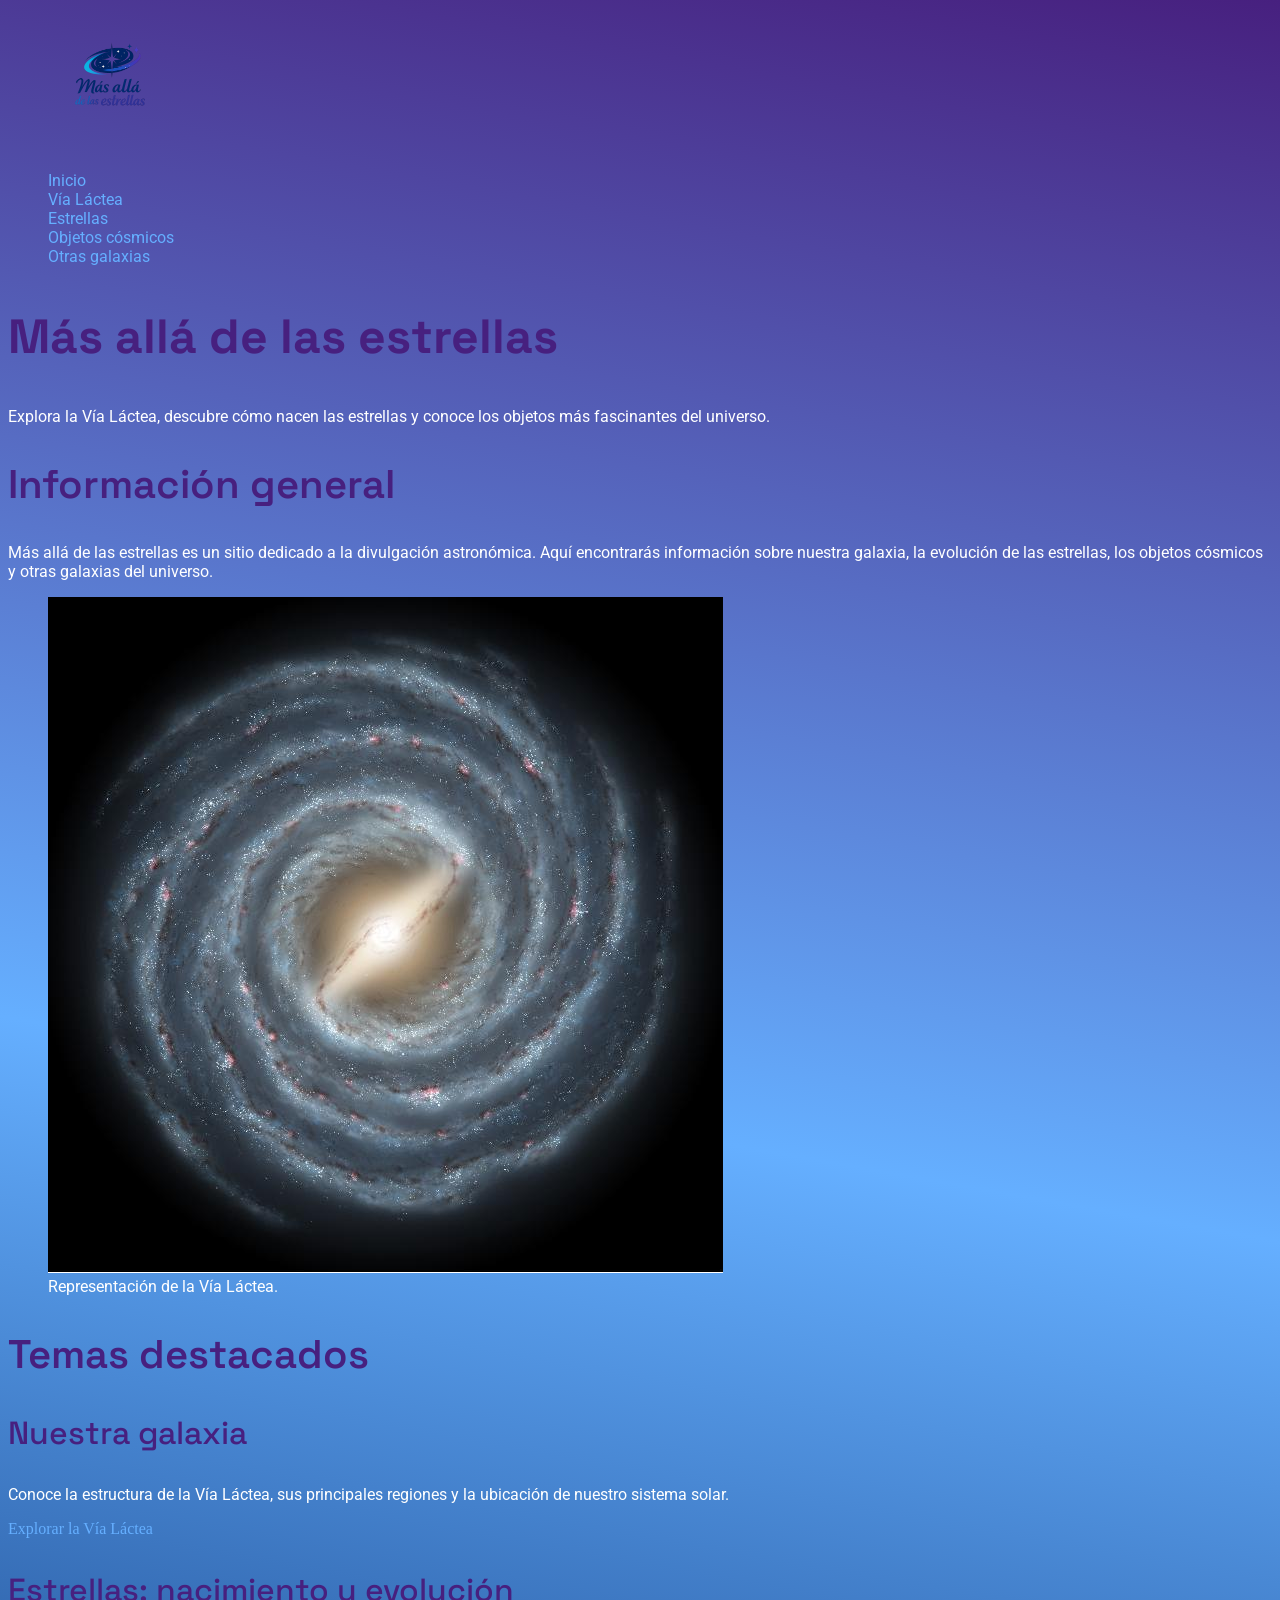
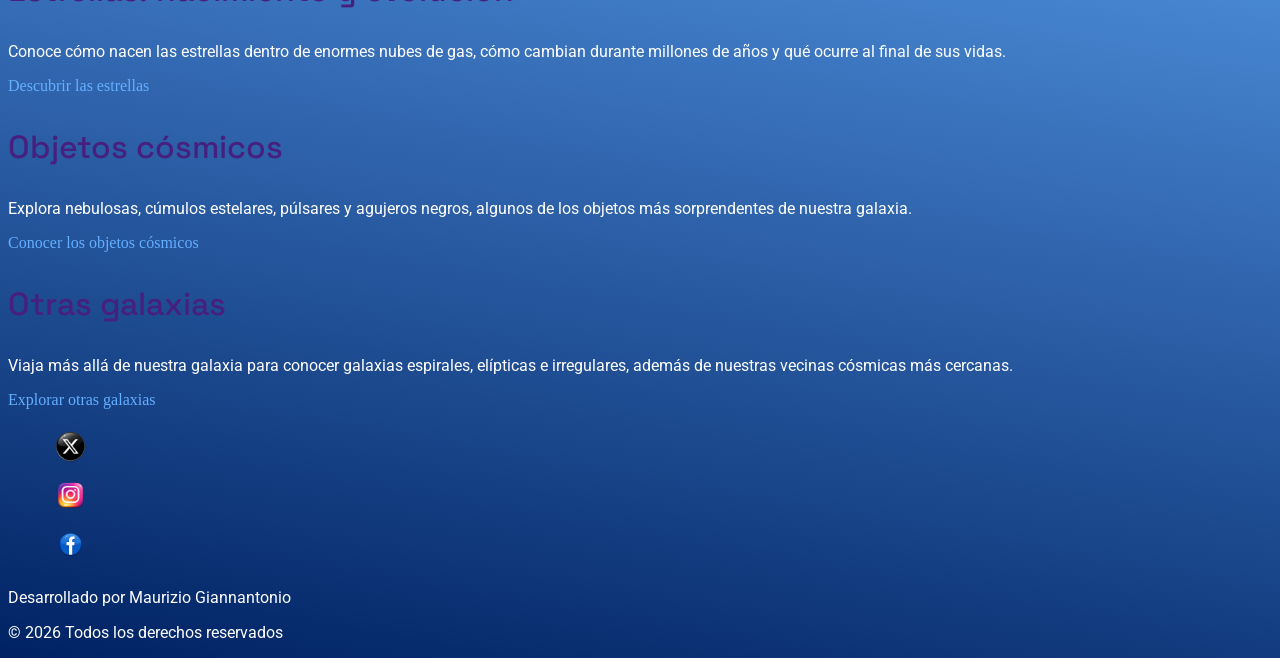
==== index.html @ faca33be "subo entrega 2 con la parte css" ====
<!DOCTYPE html>
<html lang="es">
<head>
    <meta charset="UTF-8">
    <meta name="viewport" content="width=device-width, initial-scale=1.0">

    <!-- CSS -->
    <link rel="stylesheet" href="./styles/style.css">
    <title>Más allá de las estrellas | Inicio</title>
</head>
<body>
    <header>
        <figure>
            <img class = "logo" src="./assets/logo-pagina.png" alt="Logo de Más allá de las estrellas" title="Más allá de las estrellas">
        </figure>

        <nav>
            <ul>
                <li><a class = "nav-link" href="./index.html">Inicio</a></li>
                <li><a class = "nav-link" href="./pages/via-lactea.html">Vía Láctea</a></li>
                <li><a class = "nav-link" href="./pages/estrellas.html">Estrellas</a></li>
                <li><a class = "nav-link" href="./pages/objetos-cosmicos.html">Objetos cósmicos</a></li>
                <li><a class = "nav-link" href="./pages/otras-galaxias.html">Otras galaxias</a></li>
            </ul>
        </nav>
    </header>

    <main>
        <section>
            <h1>Más allá de las estrellas</h1>
            <p>Explora la Vía Láctea, descubre cómo nacen las estrellas y conoce los objetos más fascinantes del universo.</p>
        </section>

        <section >
            <h2>Información general</h2>
            <p>Más allá de las estrellas es un sitio dedicado a la divulgación astronómica.
                 Aquí encontrarás información sobre nuestra galaxia, la evolución de las estrellas, los objetos cósmicos y otras galaxias del universo.</p>
            <figure>
                <img src="./assets/via-lactea.jpg"
                    alt="Imagen de la galaxia Vía Láctea"
                    title="La Vía Láctea">

                <figcaption>
                    Representación de la Vía Láctea.
                </figcaption>
            </figure>
        </section>

        <section >
            <h2>Temas destacados</h2>
            <article>
                <h3>Nuestra galaxia</h3>

                <p>
                    Conoce la estructura de la Vía Láctea, sus principales regiones
                    y la ubicación de nuestro sistema solar.
                </p>

                <a class = "nav-link" href="./pages/via-lactea.html">Explorar la Vía Láctea</a>
            </article>

            <article>

                <h3>Estrellas: nacimiento y evolución</h3>


                <p>
                    Conoce cómo nacen las estrellas dentro de enormes nubes de gas, 
                    cómo cambian durante millones de años y qué ocurre al final de sus vidas.
                </p>

                <a class = "nav-link" href="./pages/estrellas.html">Descubrir las estrellas</a>
            </article>

            <article>
                <h3>Objetos cósmicos</h3>

                <p>
                    Explora nebulosas, cúmulos estelares, púlsares y agujeros negros, algunos de los objetos más sorprendentes de nuestra galaxia.
                </p>

                
                <a class = "nav-link" href="./pages/objetos-cosmicos.html">Conocer los objetos cósmicos</a>
            </article>

            <article>
        
                <h3>Otras galaxias</h3>

                <p>
                    Viaja más allá de nuestra galaxia para conocer galaxias espirales, elípticas e irregulares,
                    además de nuestras vecinas cósmicas más cercanas.
                </p>

                <a class = "nav-link" href="./pages/otras-galaxias.html">Explorar otras galaxias</a>
            </article>

        </section>


    </main>


    <footer>
        <nav class="footer-nav">
            <ul>

                <li>
                    <a href="https://x.com/" target="_blank" rel="noopener noreferrer">
                        <img class = "RRSS-img"
                         src="./assets/logo-x.png"
                          alt="Visitar nuestro perfil de X">
                    </a>
                </li>

                <li>
                    <a href="https://www.instagram.com/" target="_blank" rel="noopener noreferrer">
                        <img
                            class = "RRSS-img"
                            src="./assets/logo-instagram.png"
                            alt="Visitar nuestro perfil de Instagram"
                        >
                    </a>
                </li>

                <li>
                    <a href="https://www.facebook.com/" target="_blank" rel="noopener noreferrer">
                        <img
                            class = "RRSS-img"
                            src="./assets/logo-facebook.png"
                            alt="Visitar nuestro perfil de Facebook"
                        >
                    </a>
                </li>

            </ul>
        </nav>

        <p>Desarrollado por Maurizio Giannantonio</p>

        <p>
            &copy; <span id="year"></span> Todos los derechos reservados
        </p>
    </footer>

    <script>
        const yearElement = document.getElementById("year");

        if (yearElement) {
            yearElement.textContent = new Date().getFullYear();
        }
    </script>

</body>
</html>
---- styles/style.css ----
/*selector(etiqueta,id,clase){
    propiedad:valor;

}*/
/*  font : roboto
    font-family: "Roboto", sans-serif;
*/
@import url('https://fonts.googleapis.com/css2?family=Bitcount+Prop+Single:wght@100..900&family=MedievalSharp&family=Roboto:ital,wght@0,100..900;1,100..900&display=swap');

/*  font : Space Grotesk
    font-family: "Space Grotesk", sans-serif;
*/

@import url('https://fonts.googleapis.com/css2?family=Bitcount+Prop+Single:wght@100..900&family=MedievalSharp&family=Roboto:ital,wght@0,100..900;1,100..900&family=Space+Grotesk:wght@300..700&display=swap');


/*body*/
body {
    background: linear-gradient(10deg,#002263,#65AFFF,#47207F);
}

figcaption{
    color: white;
    font-family: "Roboto", sans-serif;
}

/* header */
header {
    
}

.logo {
    width: 10vw;
    height: 15vh;
}

header nav ul li {
    list-style: none;
}
.nav-link{
    text-decoration: none;
    color: #65AFFF;
}

/* main */
p {
    font-family: "Roboto", sans-serif;
    color: white;
    font-size: 1rem;
    font-weight: 400 ;
}

h1 {
    font-family : "Space Grotesk",sans-serif;
    font-size: 3rem;
    font-weight: 700;
    color:#47207F;

}

h2 {
    font-family : "Space Grotesk",sans-serif;
    font-size: 2.5rem;
    font-weight: 600;
    color:#47207F;
}
 h3, h4, h5, h6{
    font-family : "Space Grotesk",sans-serif;
    font-size: 2rem;
    font-weight: 500;
    color:#47207F;
}

ul li {
    color: white;
    font-family: "Roboto", sans-serif;
    font-size: 1rem;
    font-weight: 400;
}

/* footer */

footer {
    color: white;
    font-family: "Roboto", sans-serif;
    font-size: 1rem;
    font-weight: 400;
}
.footer-nav ul{
    list-style: none;
}

.RRSS-img{
    height: 5vh;
    width: auto;
}
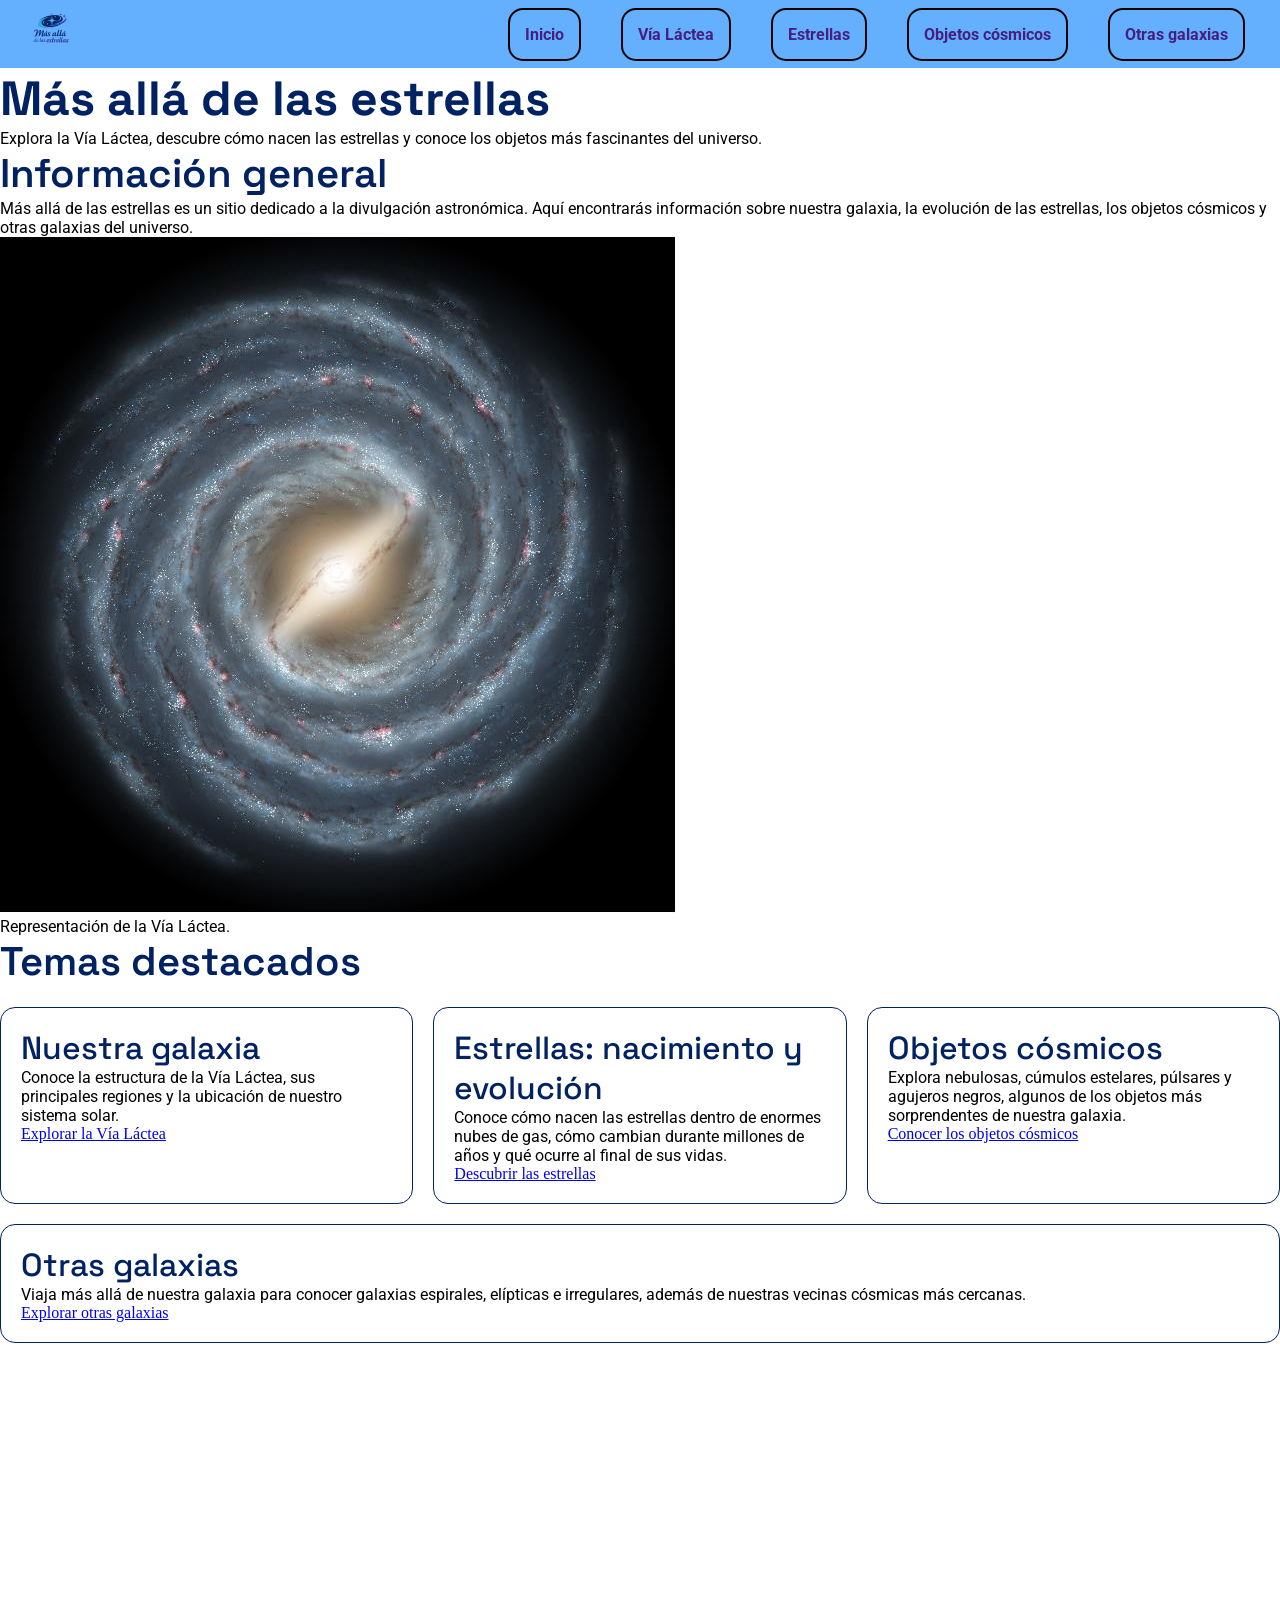
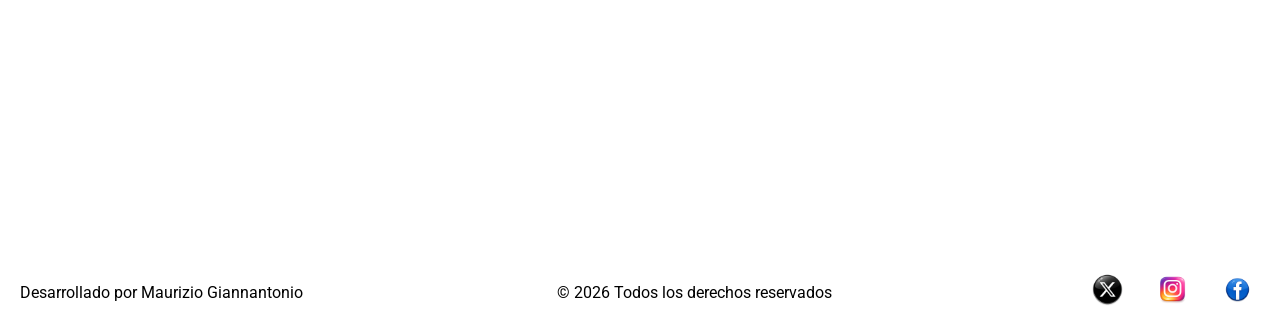
==== commit dc450e95: "subo cambios y parte de la entrega 3" ====
--- a/index.html
+++ b/index.html
@@ -10,12 +10,16 @@
 </head>
 <body>
     <header>
-        <figure>
-            <img class = "logo" src="./assets/logo-pagina.png" alt="Logo de Más allá de las estrellas" title="Más allá de las estrellas">
-        </figure>
-
-        <nav>
-            <ul>
+        <a href="#" aria-label="Inicio" title="Inicio">
+            <figure>
+                <img class = "logo" src="./assets/logo-pagina.png" alt="Logo de Más allá de las estrellas" title="Más allá de las estrellas">
+            </figure>
+        </a>
+
+
+        
+        <nav >
+            <ul class = "nav-bar">
                 <li><a class = "nav-link" href="./index.html">Inicio</a></li>
                 <li><a class = "nav-link" href="./pages/via-lactea.html">Vía Láctea</a></li>
                 <li><a class = "nav-link" href="./pages/estrellas.html">Estrellas</a></li>
@@ -25,7 +29,7 @@
         </nav>
     </header>
 
-    <main>
+    <main class="home">
         <section>
             <h1>Más allá de las estrellas</h1>
             <p>Explora la Vía Láctea, descubre cómo nacen las estrellas y conoce los objetos más fascinantes del universo.</p>
@@ -46,64 +50,111 @@
             </figure>
         </section>
 
-        <section >
-            <h2>Temas destacados</h2>
-            <article>
-                <h3>Nuestra galaxia</h3>
-
-                <p>
-                    Conoce la estructura de la Vía Láctea, sus principales regiones
-                    y la ubicación de nuestro sistema solar.
-                </p>
-
-                <a class = "nav-link" href="./pages/via-lactea.html">Explorar la Vía Láctea</a>
-            </article>
-
-            <article>
-
-                <h3>Estrellas: nacimiento y evolución</h3>
-
-
-                <p>
-                    Conoce cómo nacen las estrellas dentro de enormes nubes de gas, 
-                    cómo cambian durante millones de años y qué ocurre al final de sus vidas.
-                </p>
-
-                <a class = "nav-link" href="./pages/estrellas.html">Descubrir las estrellas</a>
-            </article>
-
-            <article>
-                <h3>Objetos cósmicos</h3>
-
-                <p>
-                    Explora nebulosas, cúmulos estelares, púlsares y agujeros negros, algunos de los objetos más sorprendentes de nuestra galaxia.
-                </p>
-
-                
-                <a class = "nav-link" href="./pages/objetos-cosmicos.html">Conocer los objetos cósmicos</a>
-            </article>
-
-            <article>
-        
-                <h3>Otras galaxias</h3>
-
-                <p>
-                    Viaja más allá de nuestra galaxia para conocer galaxias espirales, elípticas e irregulares,
-                    además de nuestras vecinas cósmicas más cercanas.
-                </p>
-
-                <a class = "nav-link" href="./pages/otras-galaxias.html">Explorar otras galaxias</a>
-            </article>
-
-        </section>
+        <!-- Sección de temas destacados -->
+<section class="temas-destacados">
+
+    <!-- Título general de la sección -->
+    <h2>Temas destacados</h2>
+
+    <!--
+        Este contenedor será el padre Flexbox
+        de las cuatro tarjetas.
+    -->
+    <div class="contenedor-tarjetas">
+
+        <!-- Tarjeta 1 -->
+        <article class="tarjeta">
+
+            <!-- Título de la tarjeta -->
+            <h3>Nuestra galaxia</h3>
+
+            <!-- Descripción breve -->
+            <p>
+                Conoce la estructura de la Vía Láctea, sus principales regiones
+                y la ubicación de nuestro sistema solar.
+            </p>
+
+            <!-- Enlace hacia la página correspondiente -->
+            <a class="tarjeta-link" href="./pages/via-lactea.html">
+                Explorar la Vía Láctea
+            </a>
+
+        </article>
+
+        <!-- Tarjeta 2 -->
+        <article class="tarjeta">
+
+            <!-- Título de la tarjeta -->
+            <h3>Estrellas: nacimiento y evolución</h3>
+
+            <!-- Descripción breve -->
+            <p>
+                Conoce cómo nacen las estrellas dentro de enormes nubes de gas,
+                cómo cambian durante millones de años y qué ocurre al final de sus vidas.
+            </p>
+
+            <!-- Enlace hacia la página correspondiente -->
+            <a class="tarjeta-link" href="./pages/estrellas.html">
+                Descubrir las estrellas
+            </a>
+
+        </article>
+
+        <!-- Tarjeta 3 -->
+        <article class="tarjeta">
+
+            <!-- Título de la tarjeta -->
+            <h3>Objetos cósmicos</h3>
+
+            <!-- Descripción breve -->
+            <p>
+                Explora nebulosas, cúmulos estelares, púlsares y agujeros negros,
+                algunos de los objetos más sorprendentes de nuestra galaxia.
+            </p>
+
+            <!-- Enlace hacia la página correspondiente -->
+            <a class="tarjeta-link" href="./pages/objetos-cosmicos.html">
+                Conocer los objetos cósmicos
+            </a>
+
+        </article>
+
+        <!-- Tarjeta 4 -->
+        <article class="tarjeta">
+
+            <!-- Título de la tarjeta -->
+            <h3>Otras galaxias</h3>
+
+            <!-- Descripción breve -->
+            <p>
+                Viaja más allá de nuestra galaxia para conocer galaxias espirales,
+                elípticas e irregulares, además de nuestras vecinas cósmicas más cercanas.
+            </p>
+
+            <!-- Enlace hacia la página correspondiente -->
+            <a class="tarjeta-link" href="./pages/otras-galaxias.html">
+                Explorar otras galaxias
+            </a>
+
+        </article>
+
+    </div>
+
+</section>
 
 
     </main>
 
 
     <footer>
+
+        <p>Desarrollado por Maurizio Giannantonio</p>
+
+        <p>
+            &copy; <span id="year"></span> Todos los derechos reservados
+        </p>
         <nav class="footer-nav">
-            <ul>
+            <ul class = "rs">
 
                 <li>
                     <a href="https://x.com/" target="_blank" rel="noopener noreferrer">
@@ -136,11 +187,7 @@
             </ul>
         </nav>
 
-        <p>Desarrollado por Maurizio Giannantonio</p>
-
-        <p>
-            &copy; <span id="year"></span> Todos los derechos reservados
-        </p>
+
     </footer>
 
     <script>
--- a/styles/style.css
+++ b/styles/style.css
@@ -14,79 +14,148 @@
 @import url('https://fonts.googleapis.com/css2?family=Bitcount+Prop+Single:wght@100..900&family=MedievalSharp&family=Roboto:ital,wght@0,100..900;1,100..900&family=Space+Grotesk:wght@300..700&display=swap');
 
 
+/*Reset del CSS*/
+* {
+    margin: 0;
+    padding: 0;
+    box-sizing: border-box;
+}
+
+
+:root{
+    --bg-ppl: #65AFFF  ;  /*header, footer o fondo principal*/
+    --bg-sec:   #47207F; /*Para enlaces, botones, detalles o elementos que necesiten destacar*/
+    --bg-detalles: #002263;/* para bordes, titulos o pequeños detalles*/
+    --font-ppal: "Roboto", sans-serif;
+    --font-sec:"Space Grotesk",sans-serif;
+    --color-text: #000000;
+}
+
 /*body*/
 body {
-    background: linear-gradient(10deg,#002263,#65AFFF,#47207F);
+    /*background: linear-gradient(10deg,var(--bg-ppl),var(--bg-sec),var(--bg-detalles));*/
 }
 
 figcaption{
-    color: white;
-    font-family: "Roboto", sans-serif;
+    color: var(--color-text);
+    font-family: var(--font-ppal);
 }
 
 /* header */
 header {
-    
+    display: flex;
+    justify-content:space-between;
+    align-items: center;
+    position: sticky;
+    top: 0;
+    padding: 0 20px;
+    background-color: var(--bg-ppl);
+
+}
+
+.nav-bar{
+    display: flex;
+    gap: 10px;
 }
 
 .logo {
-    width: 10vw;
-    height: 15vh;
+    width: 5vw;
+    height: auto;
 }
 
 header nav ul li {
     list-style: none;
+
 }
 .nav-link{
     text-decoration: none;
-    color: #65AFFF;
+    color: var(--bg-sec);
+    font-weight: 700;
+    padding: 15px;
+    border: 2px solid black;
+    border-radius:  15px;
+    margin: 15px;
 }
 
 /* main */
+.home {
+    height: 200vh;
+}
 p {
-    font-family: "Roboto", sans-serif;
-    color: white;
+    font-family: var(--font-ppal);
+    color: var(--color-text);
     font-size: 1rem;
     font-weight: 400 ;
 }
 
 h1 {
-    font-family : "Space Grotesk",sans-serif;
+    font-family : var(--font-sec);
     font-size: 3rem;
     font-weight: 700;
-    color:#47207F;
+    color:var(--bg-detalles);
 
 }
 
 h2 {
-    font-family : "Space Grotesk",sans-serif;
+    font-family :  var(--font-sec);
     font-size: 2.5rem;
     font-weight: 600;
-    color:#47207F;
+    color:var(--bg-detalles);
 }
  h3, h4, h5, h6{
-    font-family : "Space Grotesk",sans-serif;
+    font-family :  var(--font-sec);
     font-size: 2rem;
     font-weight: 500;
-    color:#47207F;
+    color:var(--bg-detalles);
 }
 
 ul li {
-    color: white;
-    font-family: "Roboto", sans-serif;
+    color: var(--color-text);
+    font-family: var(--font-ppal);
     font-size: 1rem;
     font-weight: 400;
 }
+.contenedor-tarjetas {
+    
+    display: flex;
+    gap: 20px;
 
+    /* Permite que las tarjetas bajen de línea si no entran */
+    flex-wrap: wrap;
+
+    /* Separa esta zona del título */
+    margin-top: 20px;
+}
+
+.tarjeta {
+    display: flex;
+    flex-direction: column;
+    flex: 1 1 400px;
+    min-width: 250px;
+    padding: 20px;
+    border: 1px solid var(--bg-detalles);
+    border-radius: 15px;
+}
 /* footer */
 
 footer {
-    color: white;
-    font-family: "Roboto", sans-serif;
+    padding: 0 20px;
+    display: flex;
+    justify-content: space-between;
+    align-items: center;
+    color: var(--color-text);
+    font-family: var(--font-ppal);
     font-size: 1rem;
-    font-weight: 400;
+    font-weight: 900;
+    font-size: 1rem;
 }
-.footer-nav ul{
+
+.rs {
+    display: flex;
+    gap: 20px;
+}
+
+.footer-nav ul li{
     list-style: none;
 }
 
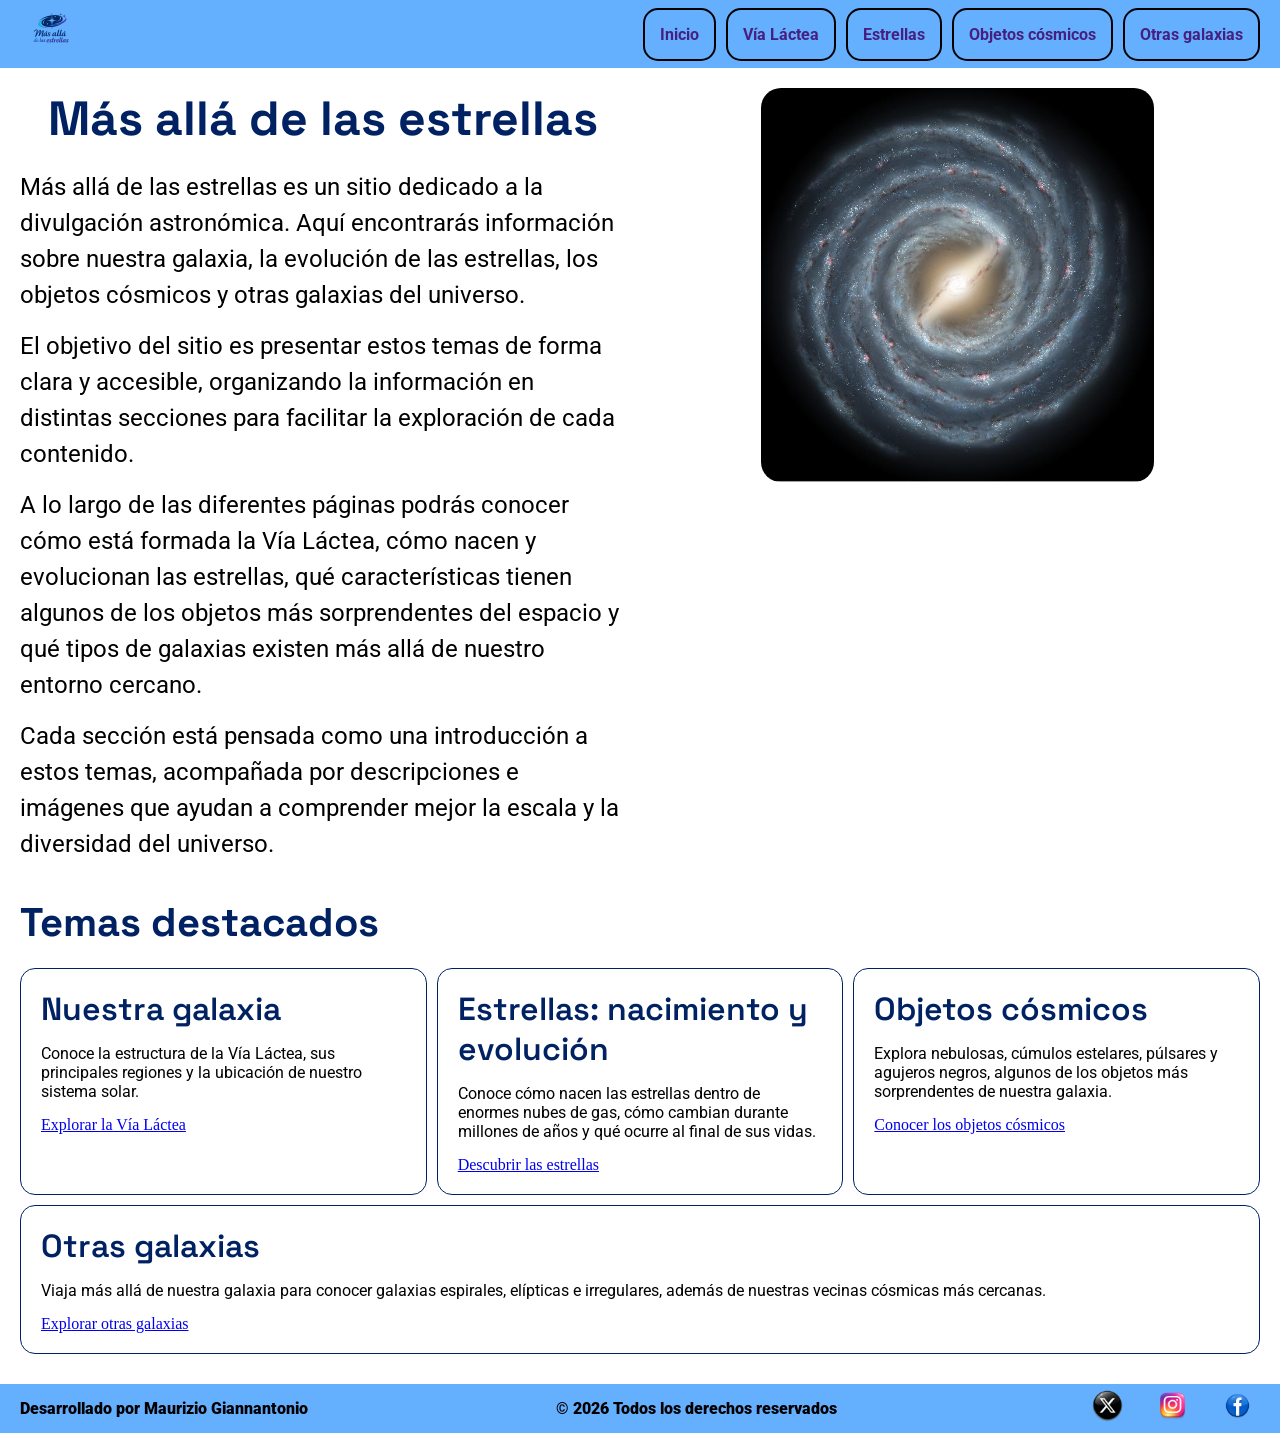
==== commit 897baa45: "finalizo index y reestructuro el css para que este mejor organizado por secciones de cada pagina y l" ====
--- a/index.html
+++ b/index.html
@@ -30,117 +30,130 @@
     </header>
 
     <main class="home">
-        <section>
-            <h1>Más allá de las estrellas</h1>
-            <p>Explora la Vía Láctea, descubre cómo nacen las estrellas y conoce los objetos más fascinantes del universo.</p>
+
+
+            <section class = "info-general" >
+                <div class = "info-texto" >
+                    <h1>Más allá de las estrellas</h1>
+                    <p>
+                        Más allá de las estrellas es un sitio dedicado a la divulgación astronómica.
+                        Aquí encontrarás información sobre nuestra galaxia, la evolución de las estrellas,
+                        los objetos cósmicos y otras galaxias del universo.
+                    </p>
+
+                    <p>
+                        El objetivo del sitio es presentar estos temas de forma clara y accesible,
+                        organizando la información en distintas secciones para facilitar la exploración
+                        de cada contenido.
+                    </p>
+
+                    <p>
+                        A lo largo de las diferentes páginas podrás conocer cómo está formada la Vía Láctea,
+                        cómo nacen y evolucionan las estrellas, qué características tienen algunos de los
+                        objetos más sorprendentes del espacio y qué tipos de galaxias existen más allá de
+                        nuestro entorno cercano.
+                    </p>
+
+                    <p>
+                        Cada sección está pensada como una introducción a estos temas, acompañada por
+                        descripciones e imágenes que ayudan a comprender mejor la escala y la diversidad
+                        del universo.
+                    </p>
+                </div>
+
+                <figure class ="info-imagen">
+                    <img src="./assets/via-lactea.jpg"
+                        alt="Imagen de la galaxia Vía Láctea"
+                        title="La Vía Láctea">
+                </figure>
+            </section>
+
+
+        <section class="temas-destacados">
+
+
+            <h2>Temas destacados</h2>
+
+            <!--
+                Este contenedor será el padre Flexbox
+                de las cuatro tarjetas.
+            -->
+            <div class="contenedor-tarjetas">
+
+                <!-- Tarjeta 1 -->
+                <article class="tarjeta">
+
+                    <!-- Título de la tarjeta -->
+                    <h3>Nuestra galaxia</h3>
+
+                    <!-- Descripción breve -->
+                    <p>
+                        Conoce la estructura de la Vía Láctea, sus principales regiones
+                        y la ubicación de nuestro sistema solar.
+                    </p>
+
+                    <!-- Enlace hacia la página correspondiente -->
+                    <a class="tarjeta-link" href="./pages/via-lactea.html">
+                        Explorar la Vía Láctea
+                    </a>
+
+                </article>
+
+                
+                <article class="tarjeta">
+
+
+                    <h3>Estrellas: nacimiento y evolución</h3>
+
+
+                    <p>
+                        Conoce cómo nacen las estrellas dentro de enormes nubes de gas,
+                        cómo cambian durante millones de años y qué ocurre al final de sus vidas.
+                    </p>
+
+
+                    <a class="tarjeta-link" href="./pages/estrellas.html">
+                        Descubrir las estrellas
+                    </a>
+
+                </article>
+
+                <article class="tarjeta">
+
+                    <h3>Objetos cósmicos</h3>
+
+                    <p>
+                        Explora nebulosas, cúmulos estelares, púlsares y agujeros negros,
+                        algunos de los objetos más sorprendentes de nuestra galaxia.
+                    </p>
+
+                    <a class="tarjeta-link" href="./pages/objetos-cosmicos.html">
+                        Conocer los objetos cósmicos
+                    </a>
+
+                </article>
+
+
+                <article class="tarjeta">
+
+
+                    <h3>Otras galaxias</h3>
+
+
+                    <p>
+                        Viaja más allá de nuestra galaxia para conocer galaxias espirales,
+                        elípticas e irregulares, además de nuestras vecinas cósmicas más cercanas.
+                    </p>
+
+                    <a class="tarjeta-link" href="./pages/otras-galaxias.html">
+                        Explorar otras galaxias
+                    </a>
+
+                </article>
+
+            </div>
+
         </section>
-
-        <section >
-            <h2>Información general</h2>
-            <p>Más allá de las estrellas es un sitio dedicado a la divulgación astronómica.
-                 Aquí encontrarás información sobre nuestra galaxia, la evolución de las estrellas, los objetos cósmicos y otras galaxias del universo.</p>
-            <figure>
-                <img src="./assets/via-lactea.jpg"
-                    alt="Imagen de la galaxia Vía Láctea"
-                    title="La Vía Láctea">
-
-                <figcaption>
-                    Representación de la Vía Láctea.
-                </figcaption>
-            </figure>
-        </section>
-
-        <!-- Sección de temas destacados -->
-<section class="temas-destacados">
-
-    <!-- Título general de la sección -->
-    <h2>Temas destacados</h2>
-
-    <!--
-        Este contenedor será el padre Flexbox
-        de las cuatro tarjetas.
-    -->
-    <div class="contenedor-tarjetas">
-
-        <!-- Tarjeta 1 -->
-        <article class="tarjeta">
-
-            <!-- Título de la tarjeta -->
-            <h3>Nuestra galaxia</h3>
-
-            <!-- Descripción breve -->
-            <p>
-                Conoce la estructura de la Vía Láctea, sus principales regiones
-                y la ubicación de nuestro sistema solar.
-            </p>
-
-            <!-- Enlace hacia la página correspondiente -->
-            <a class="tarjeta-link" href="./pages/via-lactea.html">
-                Explorar la Vía Láctea
-            </a>
-
-        </article>
-
-        <!-- Tarjeta 2 -->
-        <article class="tarjeta">
-
-            <!-- Título de la tarjeta -->
-            <h3>Estrellas: nacimiento y evolución</h3>
-
-            <!-- Descripción breve -->
-            <p>
-                Conoce cómo nacen las estrellas dentro de enormes nubes de gas,
-                cómo cambian durante millones de años y qué ocurre al final de sus vidas.
-            </p>
-
-            <!-- Enlace hacia la página correspondiente -->
-            <a class="tarjeta-link" href="./pages/estrellas.html">
-                Descubrir las estrellas
-            </a>
-
-        </article>
-
-        <!-- Tarjeta 3 -->
-        <article class="tarjeta">
-
-            <!-- Título de la tarjeta -->
-            <h3>Objetos cósmicos</h3>
-
-            <!-- Descripción breve -->
-            <p>
-                Explora nebulosas, cúmulos estelares, púlsares y agujeros negros,
-                algunos de los objetos más sorprendentes de nuestra galaxia.
-            </p>
-
-            <!-- Enlace hacia la página correspondiente -->
-            <a class="tarjeta-link" href="./pages/objetos-cosmicos.html">
-                Conocer los objetos cósmicos
-            </a>
-
-        </article>
-
-        <!-- Tarjeta 4 -->
-        <article class="tarjeta">
-
-            <!-- Título de la tarjeta -->
-            <h3>Otras galaxias</h3>
-
-            <!-- Descripción breve -->
-            <p>
-                Viaja más allá de nuestra galaxia para conocer galaxias espirales,
-                elípticas e irregulares, además de nuestras vecinas cósmicas más cercanas.
-            </p>
-
-            <!-- Enlace hacia la página correspondiente -->
-            <a class="tarjeta-link" href="./pages/otras-galaxias.html">
-                Explorar otras galaxias
-            </a>
-
-        </article>
-
-    </div>
-
-</section>
 
 
     </main>
--- a/styles/style.css
+++ b/styles/style.css
@@ -1,59 +1,174 @@
-/*selector(etiqueta,id,clase){
-    propiedad:valor;
-
-}*/
-/*  font : roboto
-    font-family: "Roboto", sans-serif;
-*/
+/* ==================================================
+   IMPORTS
+   ================================================== */
+
+/* Fuente Roboto */
 @import url('https://fonts.googleapis.com/css2?family=Bitcount+Prop+Single:wght@100..900&family=MedievalSharp&family=Roboto:ital,wght@0,100..900;1,100..900&display=swap');
 
-/*  font : Space Grotesk
-    font-family: "Space Grotesk", sans-serif;
-*/
-
+/* Fuente Space Grotesk */
 @import url('https://fonts.googleapis.com/css2?family=Bitcount+Prop+Single:wght@100..900&family=MedievalSharp&family=Roboto:ital,wght@0,100..900;1,100..900&family=Space+Grotesk:wght@300..700&display=swap');
 
 
-/*Reset del CSS*/
+/* ==================================================
+   RESET
+   ================================================== */
+
 * {
+    /* Elimina márgenes predeterminados */
     margin: 0;
+
+    /* Elimina padding predeterminado */
     padding: 0;
+
+    /* Incluye padding y border dentro del ancho total */
     box-sizing: border-box;
 }
 
 
-:root{
-    --bg-ppl: #65AFFF  ;  /*header, footer o fondo principal*/
-    --bg-sec:   #47207F; /*Para enlaces, botones, detalles o elementos que necesiten destacar*/
-    --bg-detalles: #002263;/* para bordes, titulos o pequeños detalles*/
+/* ==================================================
+   VARIABLES
+   ================================================== */
+
+:root {
+    /* Color principal para header y footer */
+    --bg-ppl: #65AFFF;
+
+    /* Color secundario para enlaces y detalles */
+    --bg-sec: #47207F;
+
+    /* Color para títulos, bordes y detalles */
+    --bg-detalles: #002263;
+
+    /* Fuente principal */
     --font-ppal: "Roboto", sans-serif;
-    --font-sec:"Space Grotesk",sans-serif;
+
+    /* Fuente secundaria */
+    --font-sec: "Space Grotesk", sans-serif;
+
+    /* Color general del texto */
     --color-text: #000000;
 }
 
-/*body*/
-body {
-    /*background: linear-gradient(10deg,var(--bg-ppl),var(--bg-sec),var(--bg-detalles));*/
-}
-
-figcaption{
+
+/* ==================================================
+   ESTILOS GENERALES
+   ================================================== */
+
+.home {
+    /* La página ocupa al menos toda la altura visible */
+    min-height: 100vh;
+
+    /* Mantiene el ancho automático */
+    width: auto;
+}
+
+p {
+    /* Fuente general de párrafos */
+    font-family: var(--font-ppal);
+
+    /* Color general */
     color: var(--color-text);
+}
+
+h1 {
+    /* Fuente para títulos principales */
+    font-family: var(--font-sec);
+
+    /* Tamaño del título principal */
+    font-size: 3rem;
+
+    /* Peso fuerte */
+    font-weight: 900;
+
+    /* Color principal de títulos */
+    color: var(--bg-detalles);
+}
+
+h2 {
+    /* Fuente para títulos secundarios */
+    font-family: var(--font-sec);
+
+    /* Tamaño de segundo nivel */
+    font-size: 2.5rem;
+
+    /* Peso del título */
+    font-weight: 700;
+
+    /* Color del título */
+    color: var(--bg-detalles);
+}
+
+h3,
+h4,
+h5,
+h6 {
+    /* Fuente para niveles inferiores */
+    font-family: var(--font-sec);
+
+    /* Tamaño general */
+    font-size: 2rem;
+
+    /* Peso medio */
+    font-weight: 600;
+
+    /* Color */
+    color: var(--bg-detalles);
+}
+
+ul li {
+    /* Color de los elementos de lista */
+    color: var(--color-text);
+
+    /* Fuente general */
     font-family: var(--font-ppal);
-}
-
-/* header */
+
+    /* Tamaño de texto */
+    font-size: 1rem;
+
+    /* Peso normal */
+    font-weight: 400;
+}
+
+figcaption {
+    /* Color del texto descriptivo */
+    color: var(--color-text);
+
+    /* Fuente */
+    font-family: var(--font-ppal);
+}
+
+
+/* ==================================================
+   HEADER Y NAVBAR
+   ================================================== */
+
 header {
-    display: flex;
-    justify-content:space-between;
+    /* Convierte el header en Flexbox */
+    display: flex;
+
+    /* Coloca logo y navegación en extremos opuestos */
+    justify-content: space-between;
+
+    /* Centra los elementos verticalmente */
     align-items: center;
+
+    /* Mantiene el header visible al hacer scroll */
     position: sticky;
+
+    /* Lo fija en la parte superior */
     top: 0;
+
+    /* Espacio interno horizontal */
     padding: 0 20px;
+
+    /* Fondo del header */
     background-color: var(--bg-ppl);
 
-}
-
-.nav-bar{
+    /* Evita que otros elementos pasen por encima */
+    z-index: 10;
+}
+
+.nav-bar {
     display: flex;
     gap: 10px;
 }
@@ -65,78 +180,194 @@
 
 header nav ul li {
     list-style: none;
-
-}
-.nav-link{
+}
+
+.nav-link {
+
     text-decoration: none;
     color: var(--bg-sec);
     font-weight: 700;
     padding: 15px;
     border: 2px solid black;
-    border-radius:  15px;
-    margin: 15px;
-}
-
-/* main */
-.home {
-    height: 200vh;
-}
-p {
-    font-family: var(--font-ppal);
-    color: var(--color-text);
-    font-size: 1rem;
-    font-weight: 400 ;
-}
-
-h1 {
-    font-family : var(--font-sec);
-    font-size: 3rem;
-    font-weight: 700;
-    color:var(--bg-detalles);
-
-}
-
-h2 {
-    font-family :  var(--font-sec);
-    font-size: 2.5rem;
-    font-weight: 600;
-    color:var(--bg-detalles);
-}
- h3, h4, h5, h6{
-    font-family :  var(--font-sec);
-    font-size: 2rem;
-    font-weight: 500;
-    color:var(--bg-detalles);
-}
-
-ul li {
-    color: var(--color-text);
-    font-family: var(--font-ppal);
-    font-size: 1rem;
-    font-weight: 400;
-}
+    border-radius: 15px;
+}
+
+
+/* ==================================================
+   INDEX
+   ================================================== */
+
+/* ---------- Información general ---------- */
+
+.info-general {
+
+    display: flex;
+    gap: 30px;
+    align-items: flex-start;
+    padding: 20px;
+}
+
+.info-texto {
+
+    flex: 1;
+}
+
+.info-texto h1 {
+    text-align: center;
+    margin-bottom: 20px;
+}
+
+.info-texto p {
+    margin-bottom: 15px;
+
+    /* Mejora la lectura */
+    line-height: 1.5;
+    font-size: 1.5rem;
+}
+
+.info-imagen {
+
+    flex: 1;
+    text-align: center;
+}
+
+.info-imagen img {
+    /* Mantiene proporción */
+    height: auto;
+
+    /* Limita el ancho */
+    width: 65%;
+
+    /* Redondea las esquinas */
+    border-radius: 20px;
+}
+
+
+/* ---------- Temas destacados ---------- */
+
+.temas-destacados {
+    /* Separa esta sección del footer */
+    margin-bottom: 30px;
+
+    /* Da espacio lateral */
+    padding: 0 20px;
+}
+
 .contenedor-tarjetas {
+
+    display: flex;
+
+    gap: 10px;
+
+    /* Permite que las tarjetas bajen de línea */
+    flex-wrap: wrap;
+
+    /* Separa las tarjetas del título */
+    margin-top: 20px;
+}
+
+.tarjeta {
     
     display: flex;
-    gap: 20px;
-
-    /* Permite que las tarjetas bajen de línea si no entran */
-    flex-wrap: wrap;
-
-    /* Separa esta zona del título */
-    margin-top: 20px;
-}
-
-.tarjeta {
-    display: flex;
     flex-direction: column;
+    gap: 15px;
+
+    /* Permite crecer y reducirse */
     flex: 1 1 400px;
+
+    /* Evita tarjetas demasiado angostas */
     min-width: 250px;
+
+    /* Espacio interno */
     padding: 20px;
+
+    /* Borde visual */
     border: 1px solid var(--bg-detalles);
+
+    /* Esquinas redondeadas */
     border-radius: 15px;
 }
-/* footer */
+
+
+/* ==================================================
+   PAGINAS SECUNDARIAS
+   ================================================== */
+
+/*
+   Acá irán los estilos específicos de:
+
+   - via-lactea.html
+   - estrellas.html
+   - objetos-cosmicos.html
+   - otras-galaxias.html
+*/
+
+
+/* ---------- VIA LACTEA ---------- */
+
+/*
+.via-intro {
+}
+
+.via-texto {
+}
+
+.via-imagen {
+}
+
+.via-detalles {
+}
+
+.via-card {
+}
+*/
+
+
+/* ---------- ESTRELLAS ---------- */
+
+/*
+.estrellas-intro {
+}
+
+.estrellas-etapas {
+}
+
+.estrellas-card {
+}
+*/
+
+
+/* ---------- OBJETOS COSMICOS ---------- */
+
+/*
+.objetos-intro {
+}
+
+.objetos-contenedor {
+}
+
+.objeto-card {
+}
+*/
+
+
+/* ---------- OTRAS GALAXIAS ---------- */
+
+/*
+.galaxias-intro {
+}
+
+.galaxias-tipos {
+}
+
+.galaxia-card {
+}
+*/
+
+
+/* ==================================================
+   FOOTER
+   ================================================== */
 
 footer {
     padding: 0 20px;
@@ -147,20 +378,20 @@
     font-family: var(--font-ppal);
     font-size: 1rem;
     font-weight: 900;
-    font-size: 1rem;
+    background-color: var(--bg-ppl);
 }
 
 .rs {
     display: flex;
+
     gap: 20px;
 }
 
-.footer-nav ul li{
+.footer-nav ul li {
     list-style: none;
 }
 
-.RRSS-img{
+.RRSS-img {
     height: 5vh;
     width: auto;
-}
-
+}
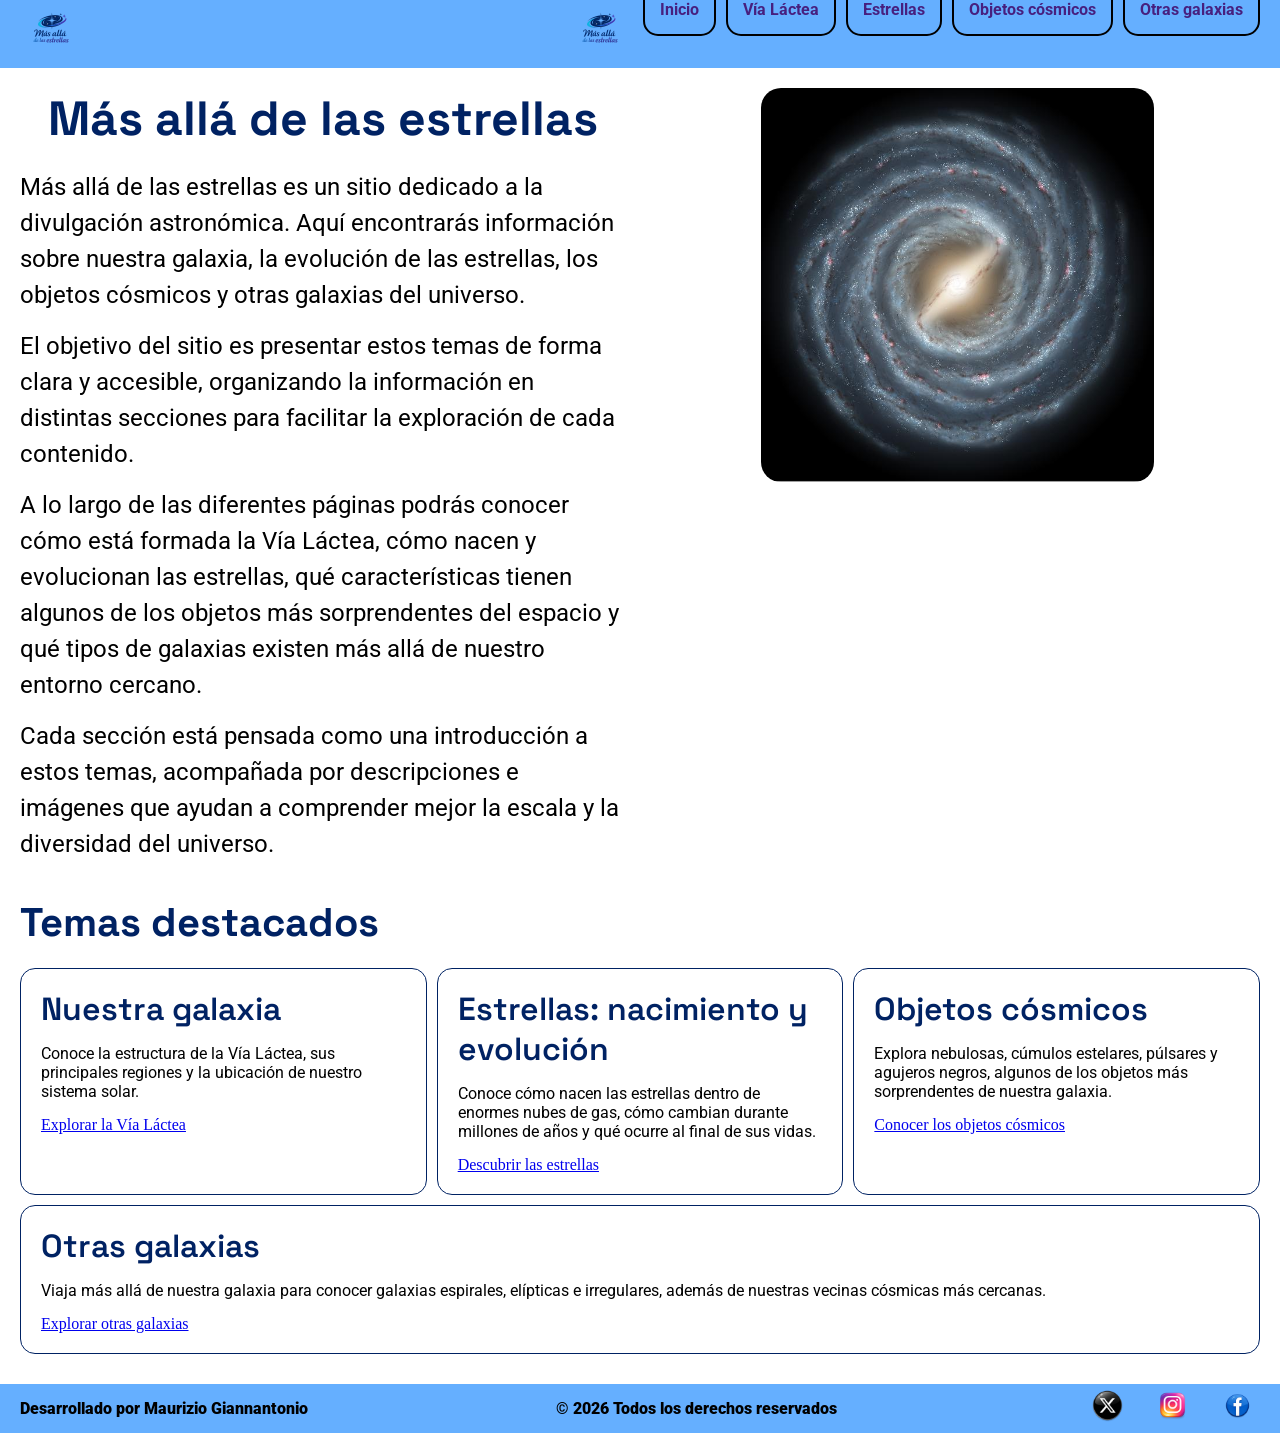
==== commit aa975989: "Merge branch 'main' of https://github.com/MaurizioG28/coderhouse-desarrollo-web" ====
--- a/index.html
+++ b/index.html
@@ -20,6 +20,16 @@
         
         <nav >
             <ul class = "nav-bar">
+        <a href="#" aria-label="Inicio" title="Inicio">
+            <figure>
+                <img class = "logo" src="./assets/logo-pagina.png" alt="Logo de Más allá de las estrellas" title="Más allá de las estrellas">
+            </figure>
+        </a>
+
+
+        
+        <nav >
+            <ul class = "nav-bar">
                 <li><a class = "nav-link" href="./index.html">Inicio</a></li>
                 <li><a class = "nav-link" href="./pages/via-lactea.html">Vía Láctea</a></li>
                 <li><a class = "nav-link" href="./pages/estrellas.html">Estrellas</a></li>
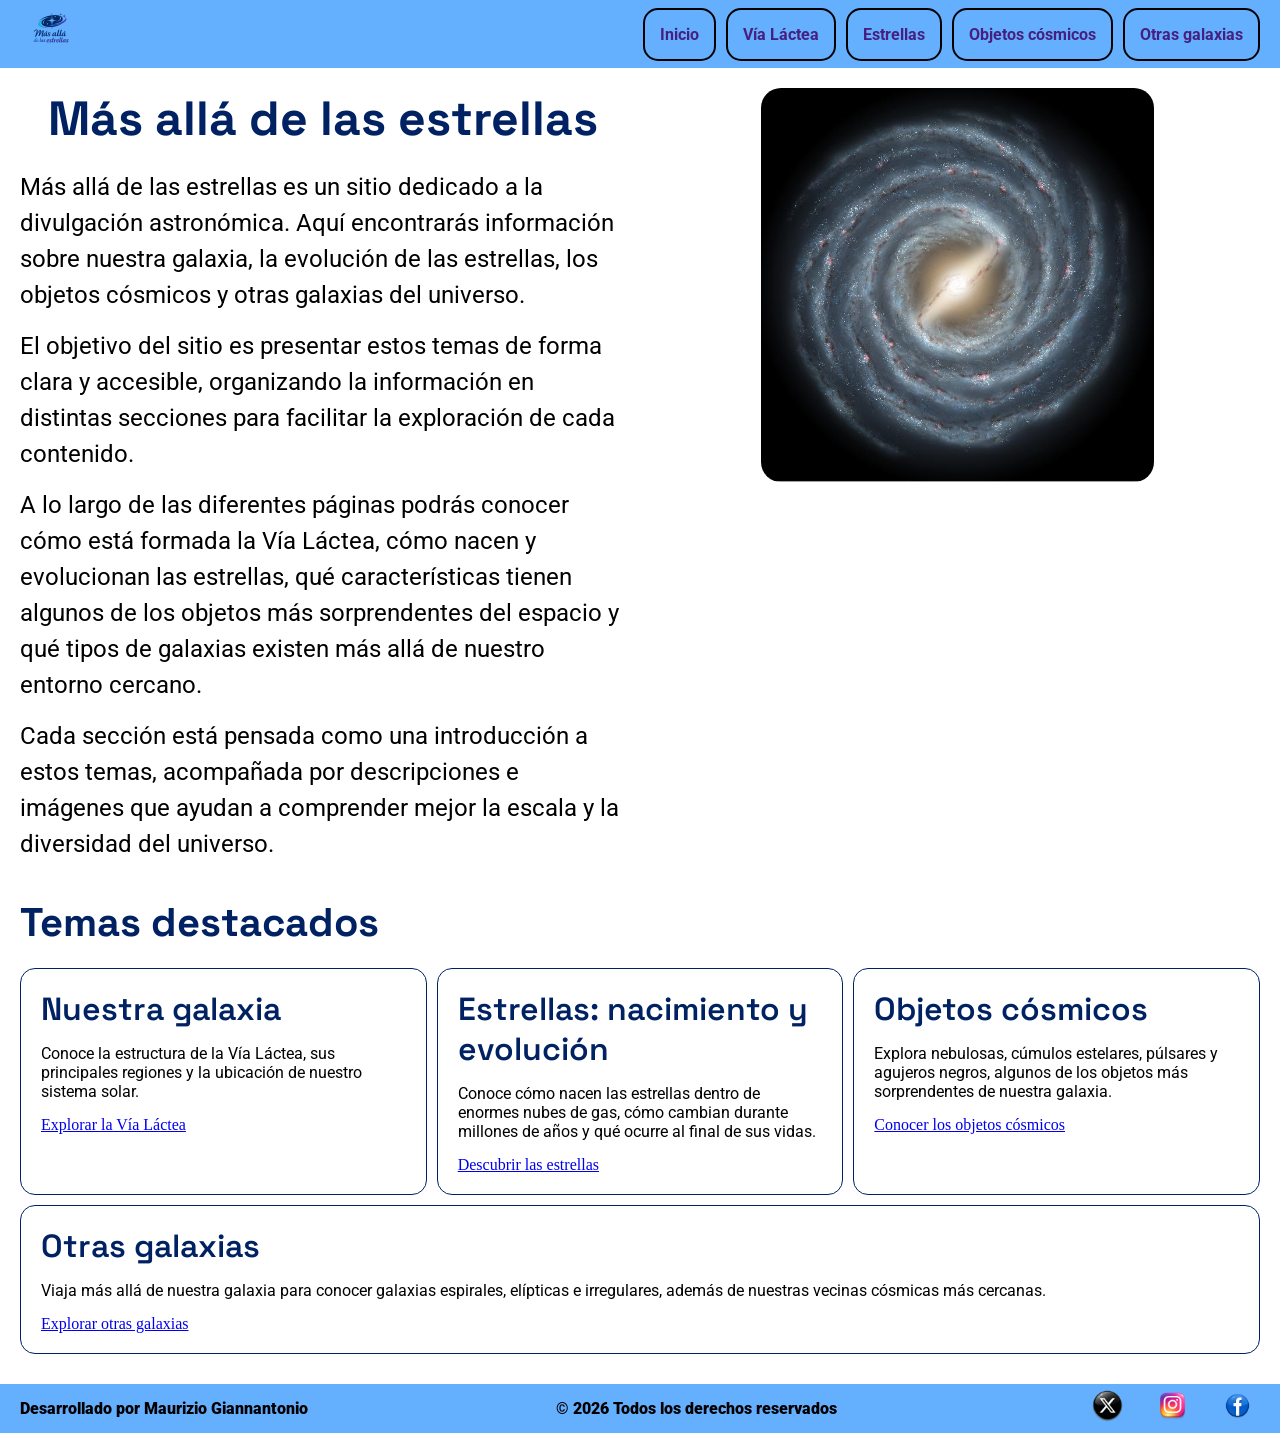
==== commit 220145be: "feat: mejora layout con Flexbox, Box Model e imágenes" ====
--- a/index.html
+++ b/index.html
@@ -9,35 +9,46 @@
     <title>Más allá de las estrellas | Inicio</title>
 </head>
 <body>
-    <header>
-        <a href="#" aria-label="Inicio" title="Inicio">
-            <figure>
-                <img class = "logo" src="./assets/logo-pagina.png" alt="Logo de Más allá de las estrellas" title="Más allá de las estrellas">
-            </figure>
-        </a>
-
-
-        
-        <nav >
-            <ul class = "nav-bar">
-        <a href="#" aria-label="Inicio" title="Inicio">
-            <figure>
-                <img class = "logo" src="./assets/logo-pagina.png" alt="Logo de Más allá de las estrellas" title="Más allá de las estrellas">
-            </figure>
-        </a>
-
-
-        
-        <nav >
-            <ul class = "nav-bar">
-                <li><a class = "nav-link" href="./index.html">Inicio</a></li>
-                <li><a class = "nav-link" href="./pages/via-lactea.html">Vía Láctea</a></li>
-                <li><a class = "nav-link" href="./pages/estrellas.html">Estrellas</a></li>
-                <li><a class = "nav-link" href="./pages/objetos-cosmicos.html">Objetos cósmicos</a></li>
-                <li><a class = "nav-link" href="./pages/otras-galaxias.html">Otras galaxias</a></li>
-            </ul>
-        </nav>
-    </header>
+<header>
+
+    <a href="./index.html" aria-label="Inicio" title="Inicio">
+        <figure>
+            <img
+                class="logo"
+                src="./assets/logo-pagina.png"
+                alt="Logo de Más allá de las estrellas"
+                title="Más allá de las estrellas"
+            >
+        </figure>
+    </a>
+
+    <nav>
+        <ul class="nav-bar">
+
+            <li>
+                <a class="nav-link" href="./index.html">Inicio</a>
+            </li>
+
+            <li>
+                <a class="nav-link" href="./pages/via-lactea.html">Vía Láctea</a>
+            </li>
+
+            <li>
+                <a class="nav-link" href="./pages/estrellas.html">Estrellas</a>
+            </li>
+
+            <li>
+                <a class="nav-link" href="./pages/objetos-cosmicos.html">Objetos cósmicos</a>
+            </li>
+
+            <li>
+                <a class="nav-link" href="./pages/otras-galaxias.html">Otras galaxias</a>
+            </li>
+
+        </ul>
+    </nav>
+
+</header>
 
     <main class="home">
 
--- a/styles/style.css
+++ b/styles/style.css
@@ -14,13 +14,8 @@
    ================================================== */
 
 * {
-    /* Elimina márgenes predeterminados */
     margin: 0;
-
-    /* Elimina padding predeterminado */
     padding: 0;
-
-    /* Incluye padding y border dentro del ancho total */
     box-sizing: border-box;
 }
 
@@ -55,43 +50,29 @@
    ================================================== */
 
 .home {
-    /* La página ocupa al menos toda la altura visible */
+
     min-height: 100vh;
-
-    /* Mantiene el ancho automático */
     width: auto;
 }
 
 p {
-    /* Fuente general de párrafos */
+
     font-family: var(--font-ppal);
-
-    /* Color general */
     color: var(--color-text);
 }
 
 h1 {
-    /* Fuente para títulos principales */
+
     font-family: var(--font-sec);
-
-    /* Tamaño del título principal */
     font-size: 3rem;
-
-    /* Peso fuerte */
     font-weight: 900;
-
-    /* Color principal de títulos */
     color: var(--bg-detalles);
 }
 
 h2 {
     /* Fuente para títulos secundarios */
     font-family: var(--font-sec);
-
-    /* Tamaño de segundo nivel */
     font-size: 2.5rem;
-
-    /* Peso del título */
     font-weight: 700;
 
     /* Color del título */
@@ -102,38 +83,21 @@
 h4,
 h5,
 h6 {
-    /* Fuente para niveles inferiores */
     font-family: var(--font-sec);
-
-    /* Tamaño general */
     font-size: 2rem;
-
-    /* Peso medio */
     font-weight: 600;
-
-    /* Color */
     color: var(--bg-detalles);
 }
 
 ul li {
-    /* Color de los elementos de lista */
     color: var(--color-text);
-
-    /* Fuente general */
     font-family: var(--font-ppal);
-
-    /* Tamaño de texto */
     font-size: 1rem;
-
-    /* Peso normal */
     font-weight: 400;
 }
 
 figcaption {
-    /* Color del texto descriptivo */
     color: var(--color-text);
-
-    /* Fuente */
     font-family: var(--font-ppal);
 }
 
@@ -143,25 +107,16 @@
    ================================================== */
 
 header {
-    /* Convierte el header en Flexbox */
-    display: flex;
-
-    /* Coloca logo y navegación en extremos opuestos */
+    
+    display: flex;
+
+   
     justify-content: space-between;
-
-    /* Centra los elementos verticalmente */
     align-items: center;
-
-    /* Mantiene el header visible al hacer scroll */
     position: sticky;
 
-    /* Lo fija en la parte superior */
     top: 0;
-
-    /* Espacio interno horizontal */
     padding: 0 20px;
-
-    /* Fondo del header */
     background-color: var(--bg-ppl);
 
     /* Evita que otros elementos pasen por encima */
@@ -232,13 +187,8 @@
 }
 
 .info-imagen img {
-    /* Mantiene proporción */
     height: auto;
-
-    /* Limita el ancho */
     width: 65%;
-
-    /* Redondea las esquinas */
     border-radius: 20px;
 }
 
@@ -246,10 +196,7 @@
 /* ---------- Temas destacados ---------- */
 
 .temas-destacados {
-    /* Separa esta sección del footer */
     margin-bottom: 30px;
-
-    /* Da espacio lateral */
     padding: 0 20px;
 }
 
@@ -258,11 +205,7 @@
     display: flex;
 
     gap: 10px;
-
-    /* Permite que las tarjetas bajen de línea */
     flex-wrap: wrap;
-
-    /* Separa las tarjetas del título */
     margin-top: 20px;
 }
 
@@ -305,64 +248,290 @@
 
 /* ---------- VIA LACTEA ---------- */
 
-/*
+
 .via-intro {
-}
+    display: flex;
+    gap:20px;
+    align-items: center;
+    padding: 20px;
+}
+.via-texto h1 {
+    display: flex;
+    justify-content: center;
+    margin: 10px;
+    margin-bottom: 40px;
+
+}   
 
 .via-texto {
-}
-
+    display: flex;
+    flex: 1;
+    font-size: 1.5rem;
+    padding: 20px;
+    flex-direction: column;
+    justify-content: center;
+}   
+
+.via-texto p{
+
+    margin-bottom: 30px; /* Espacio vertical entre párrafos */
+}
 .via-imagen {
+    flex: 1;
+    text-align: center;
+}
+
+.via-imagen img {
+
+    height: auto;
+    width: 35vw;
+    border-radius: 20px;
 }
 
 .via-detalles {
+    display: flex;
+    gap: 20px;
+    flex-wrap: wrap;
+    padding: 20px;
 }
 
 .via-card {
-}
-*/
+    display: flex;
+    flex-direction: column;
+    gap: 15px;
+
+    /* Hace que las dos tarjetas compartan espacio */
+    flex: 1 1 400px;
+
+    /* Evita que queden demasiado angostas */
+    min-width: 280px;
+    padding: 20px;
+    border: 1px solid var(--bg-detalles);
+    border-radius: 15px;
+}
+.via-card h2{
+    display: flex;
+    justify-content: center;
+}
+.via-card ul {
+    margin-left: 30px;
+}
 
 
 /* ---------- ESTRELLAS ---------- */
 
-/*
+/* ---------- ESTRELLAS ---------- */
+
 .estrellas-intro {
+    display: flex;
+    gap: 20px;
+    align-items: center;
+    padding: 20px;
+}
+
+.estrellas-texto {
+    flex: 1;
+    display: flex;
+    flex-direction: column;
+    justify-content: center;
+    font-size: 1.5rem;
+    padding: 20px;
+}
+
+.estrellas-texto h1 {
+    margin-bottom: 20px;
+}
+
+.estrellas-texto p {
+    margin-bottom: 30px;
+    line-height: 1.5;
+}
+
+.estrellas-imagen {
+    flex: 1;
+    text-align: center;
+}
+
+.estrellas-imagen img {
+    width: 35vw;
+    height: auto;
+    border-radius: 20px;
 }
 
 .estrellas-etapas {
+    display: flex;
+    gap: 20px;
+    flex-wrap: wrap;
+    padding: 20px;
+    margin-bottom: 20px;
 }
 
 .estrellas-card {
-}
-*/
+    display: flex;
+    flex-direction: column;
+    gap: 15px;
+    flex: 1 1 300px;
+    min-width: 250px;
+    padding: 20px;
+    border: 1px solid var(--bg-detalles);
+    border-radius: 15px;
+}
+
+.estrellas-card h2 {
+    text-align: center;
+    margin-bottom: 10px;
+}
+.estrellas-card ol{
+    margin-left: 30px;
+}
+.estrellas-card p,
+.estrellas-card li {
+    font-size: 1.2rem;
+    line-height: 1.5;
+}
 
 
 /* ---------- OBJETOS COSMICOS ---------- */
 
-/*
+/* ---------- OBJETOS COSMICOS ---------- */
+
 .objetos-intro {
+    display: flex;
+    gap: 20px;
+    align-items: center;
+    padding: 20px;
+}
+
+.objetos-texto {
+    flex: 1;
+    font-size: 1.5rem;
+    line-height: 1.5;
+}
+
+.objetos-texto h1 {
+    margin-bottom: 20px;
+}
+
+.objetos-imagen {
+    flex: 1;
+    text-align: center;
+}
+
+.objetos-imagen img {
+    width: 35vw;
+    height: auto;
+    border-radius: 20px;
 }
 
 .objetos-contenedor {
+    display: flex;
+    gap: 20px;
+    flex-wrap: wrap;
+    padding: 20px;
+    margin-bottom: 20px;
 }
 
 .objeto-card {
-}
-*/
+    display: flex;
+    flex-direction: column;
+    gap: 15px;
+    flex: 1 1 350px;
+    min-width: 250px;
+    padding: 20px;
+    border: 1px solid var(--bg-detalles);
+    border-radius: 15px;
+}
 
 
 /* ---------- OTRAS GALAXIAS ---------- */
 
-/*
+/* ---------- OTRAS GALAXIAS ---------- */
+
 .galaxias-intro {
+    display: flex;
+    gap: 20px;
+    align-items: center;
+    padding: 20px;
+}
+
+.galaxias-texto {
+    flex: 1;
+    font-size: 1.5rem;
+    line-height: 1.5;
+    padding: 20px;
+}
+
+.galaxias-texto h1 {
+    margin-bottom: 20px;
+}
+
+.galaxias-texto p {
+    margin-bottom: 25px;
+}
+
+.galaxias-imagen {
+    flex: 1;
+    text-align: center;
+}
+
+.galaxias-imagen img {
+    width: 35vw;
+    height: auto;
+    border-radius: 20px;
 }
 
 .galaxias-tipos {
+    padding: 20px;
+}
+
+.galaxias-tipos h2 {
+    text-align: center;
+    margin-bottom: 20px;
+}
+
+.galaxias-cards {
+    display: flex;
+    gap: 20px;
+    flex-wrap: wrap;
 }
 
 .galaxia-card {
-}
-*/
+    flex: 1 1 300px;
+    min-width: 250px;
+    padding: 20px;
+    border: 1px solid var(--bg-detalles);
+    border-radius: 15px;
+}
+
+.galaxia-card h3 {
+    margin-bottom: 15px;
+    text-align: center;
+}
+
+.galaxias-detalles {
+    display: flex;
+    gap: 20px;
+    flex-wrap: wrap;
+    padding: 20px;
+    margin-bottom: 20px;
+}
+
+.galaxia-info {
+    flex: 1 1 400px;
+    padding: 20px;
+    border: 1px solid var(--bg-detalles);
+    border-radius: 15px;
+}
+
+.galaxia-info h2 {
+    margin-bottom: 15px;
+    text-align: center;
+}
+
+.galaxia-info p {
+    margin-bottom: 15px;
+    line-height: 1.5;
+}
 
 
 /* ==================================================
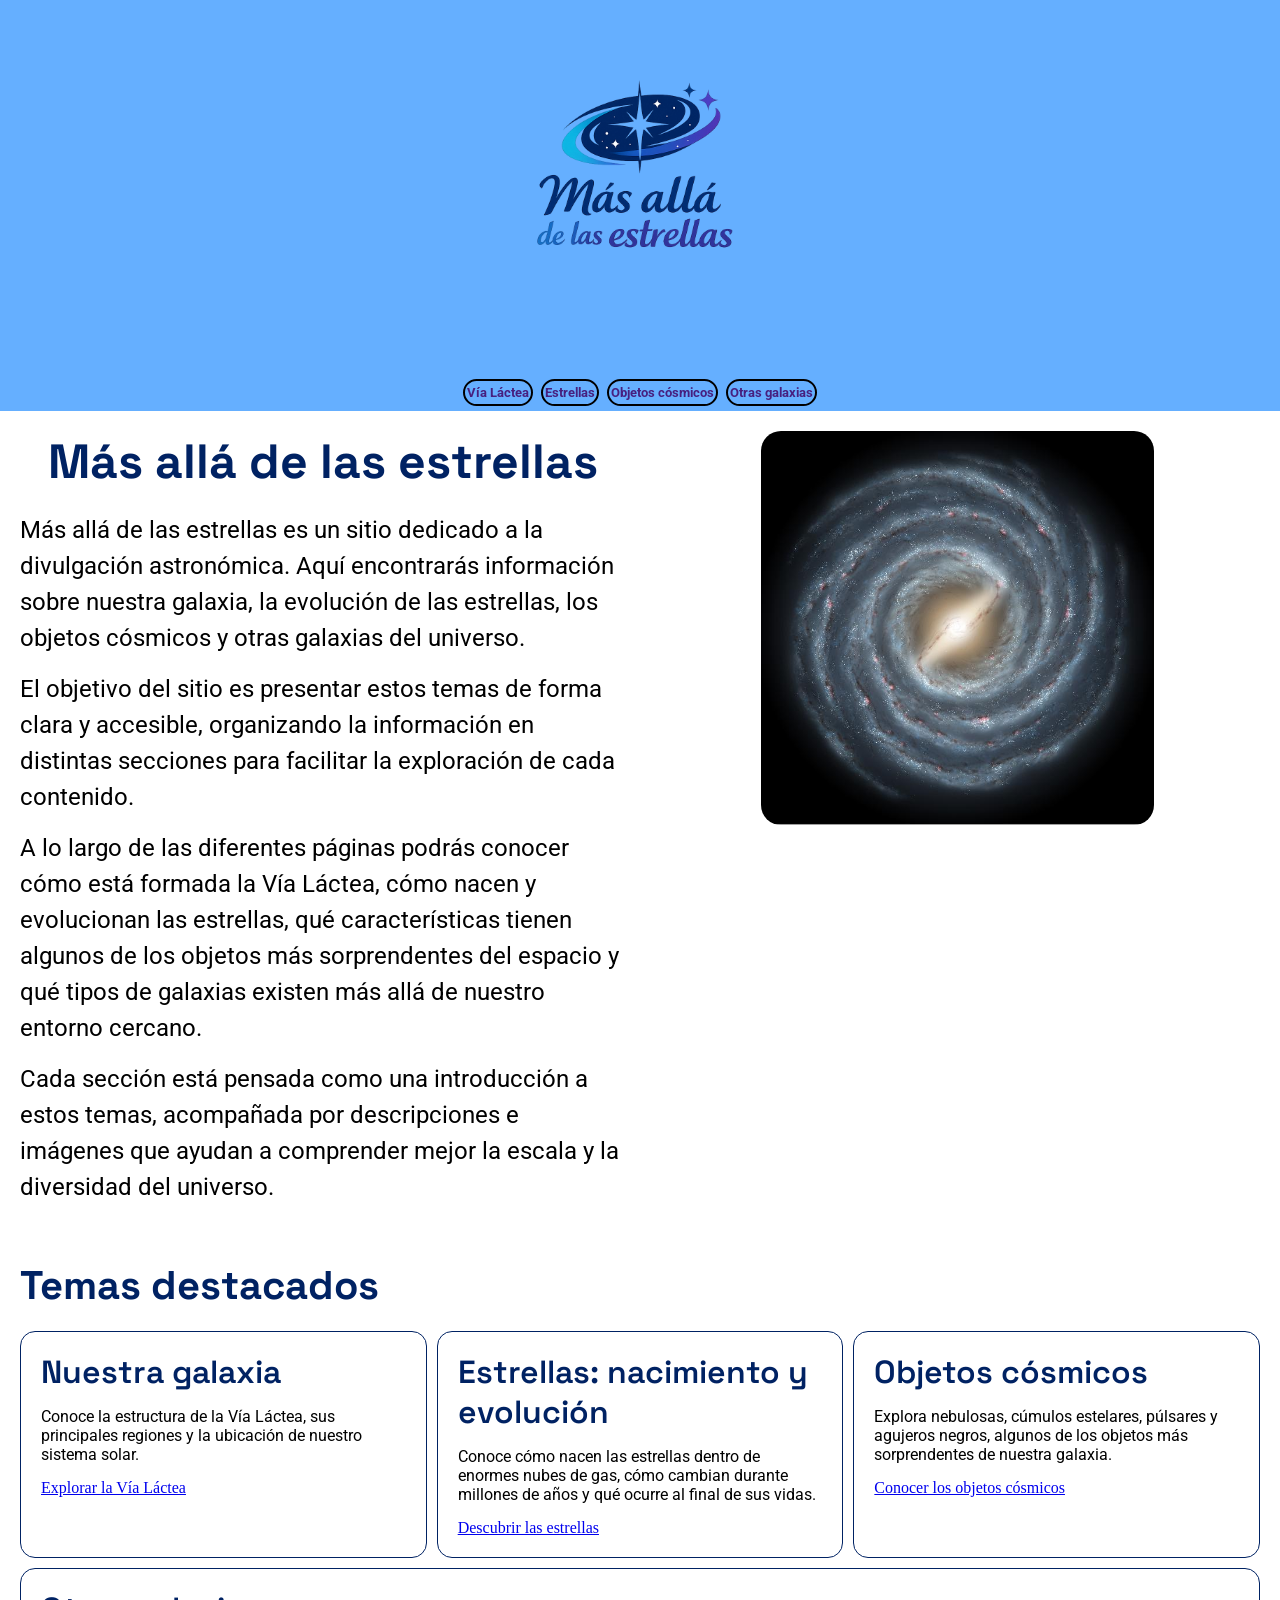
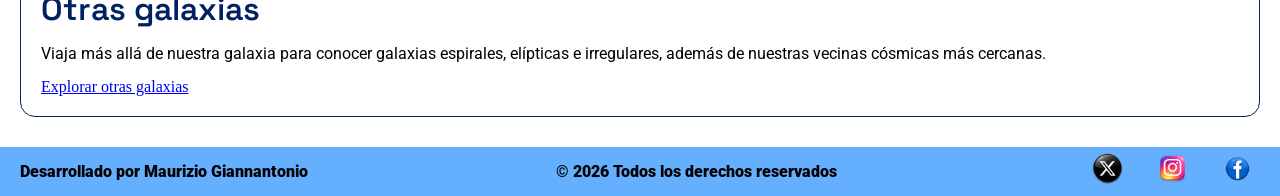
==== commit 0a24ab17: "Subo cambios y avance del modulo 4" ====
--- a/index.html
+++ b/index.html
@@ -9,85 +9,81 @@
     <title>Más allá de las estrellas | Inicio</title>
 </head>
 <body>
-<header>
-
-    <a href="./index.html" aria-label="Inicio" title="Inicio">
-        <figure>
-            <img
-                class="logo"
-                src="./assets/logo-pagina.png"
-                alt="Logo de Más allá de las estrellas"
-                title="Más allá de las estrellas"
-            >
-        </figure>
-    </a>
-
-    <nav>
-        <ul class="nav-bar">
-
-            <li>
-                <a class="nav-link" href="./index.html">Inicio</a>
-            </li>
-
-            <li>
-                <a class="nav-link" href="./pages/via-lactea.html">Vía Láctea</a>
-            </li>
-
-            <li>
-                <a class="nav-link" href="./pages/estrellas.html">Estrellas</a>
-            </li>
-
-            <li>
-                <a class="nav-link" href="./pages/objetos-cosmicos.html">Objetos cósmicos</a>
-            </li>
-
-            <li>
-                <a class="nav-link" href="./pages/otras-galaxias.html">Otras galaxias</a>
-            </li>
-
-        </ul>
-    </nav>
-
-</header>
-
-    <main class="home">
-
-
-            <section class = "info-general" >
-                <div class = "info-texto" >
-                    <h1>Más allá de las estrellas</h1>
-                    <p>
-                        Más allá de las estrellas es un sitio dedicado a la divulgación astronómica.
-                        Aquí encontrarás información sobre nuestra galaxia, la evolución de las estrellas,
-                        los objetos cósmicos y otras galaxias del universo.
-                    </p>
-
-                    <p>
-                        El objetivo del sitio es presentar estos temas de forma clara y accesible,
-                        organizando la información en distintas secciones para facilitar la exploración
-                        de cada contenido.
-                    </p>
-
-                    <p>
-                        A lo largo de las diferentes páginas podrás conocer cómo está formada la Vía Láctea,
-                        cómo nacen y evolucionan las estrellas, qué características tienen algunos de los
-                        objetos más sorprendentes del espacio y qué tipos de galaxias existen más allá de
-                        nuestro entorno cercano.
-                    </p>
-
-                    <p>
-                        Cada sección está pensada como una introducción a estos temas, acompañada por
-                        descripciones e imágenes que ayudan a comprender mejor la escala y la diversidad
-                        del universo.
-                    </p>
-                </div>
-
-                <figure class ="info-imagen">
-                    <img src="./assets/via-lactea.jpg"
-                        alt="Imagen de la galaxia Vía Láctea"
-                        title="La Vía Láctea">
-                </figure>
-            </section>
+    <header>
+
+        <a href="./index.html" aria-label="Inicio" title="Inicio">
+            <figure>
+                <img
+                    class="logo"
+                    src="./assets/logo-pagina.png"
+                    alt="Logo de Más allá de las estrellas"
+                    title="Más allá de las estrellas"
+                >
+            </figure>
+        </a>
+
+        <nav>
+            <ul class="nav-bar">
+
+                <li>
+                    <a class="nav-link" href="./pages/via-lactea.html">Vía Láctea</a>
+                </li>
+
+                <li>
+                    <a class="nav-link" href="./pages/estrellas.html">Estrellas</a>
+                </li>
+
+                <li>
+                    <a class="nav-link" href="./pages/objetos-cosmicos.html">Objetos cósmicos</a>
+                </li>
+
+                <li>
+                    <a class="nav-link" href="./pages/otras-galaxias.html">Otras galaxias</a>
+                </li>
+
+            </ul>
+        </nav>
+
+    </header>
+
+    <main class="home home-index">
+
+
+        <section class = "info-general" >
+            <div class = "info-texto" >
+                <h1>Más allá de las estrellas</h1>
+                <p>
+                    Más allá de las estrellas es un sitio dedicado a la divulgación astronómica.
+                    Aquí encontrarás información sobre nuestra galaxia, la evolución de las estrellas,
+                    los objetos cósmicos y otras galaxias del universo.
+                </p>
+
+                <p>
+                    El objetivo del sitio es presentar estos temas de forma clara y accesible,
+                    organizando la información en distintas secciones para facilitar la exploración
+                    de cada contenido.
+                </p>
+
+                <p>
+                    A lo largo de las diferentes páginas podrás conocer cómo está formada la Vía Láctea,
+                    cómo nacen y evolucionan las estrellas, qué características tienen algunos de los
+                    objetos más sorprendentes del espacio y qué tipos de galaxias existen más allá de
+                    nuestro entorno cercano.
+                </p>
+
+                <p>
+                    Cada sección está pensada como una introducción a estos temas, acompañada por
+                    descripciones e imágenes que ayudan a comprender mejor la escala y la diversidad
+                    del universo.
+                </p>
+            </div>
+
+            <figure class ="info-imagen">
+                <img src="./assets/via-lactea.jpg"
+                    alt="Imagen de la galaxia Vía Láctea"
+                    title="La Vía Láctea">
+            </figure>
+        </section>
 
 
         <section class="temas-destacados">
--- a/styles/style.css
+++ b/styles/style.css
@@ -54,6 +54,8 @@
     min-height: 100vh;
     width: auto;
 }
+
+
 
 p {
 
@@ -107,29 +109,41 @@
    ================================================== */
 
 header {
-    
-    display: flex;
-
-   
-    justify-content: space-between;
+    height: auto;
+    width: auto;
+    background-color: var(--bg-ppl);
+    display: grid;
+    grid-template-rows: auto auto;
+    grid-template-areas: 
+    "logo"
+    "nav" ;
+    gap: 10px;
+
     align-items: center;
-    position: sticky;
-
-    top: 0;
-    padding: 0 20px;
-    background-color: var(--bg-ppl);
-
-    /* Evita que otros elementos pasen por encima */
-    z-index: 10;
+    justify-items: center ; 
+    padding: 10px;
+
+}
+
+header > a{
+    grid-area: logo;
+}
+header nav {
+    grid-area: nav;
+    width: 100%;
 }
 
 .nav-bar {
     display: flex;
-    gap: 10px;
+    flex-direction: row;
+    justify-content: center;
+    gap: 8px;
+    width: 100%;
+    flex-wrap: nowrap;
 }
 
 .logo {
-    width: 5vw;
+    width: 28vw;
     height: auto;
 }
 
@@ -142,9 +156,11 @@
     text-decoration: none;
     color: var(--bg-sec);
     font-weight: 700;
-    padding: 15px;
+    padding: 4px 2px;
     border: 2px solid black;
     border-radius: 15px;
+    font-size: 0.8rem;
+    white-space: nowrap;
 }
 
 
@@ -154,8 +170,20 @@
 
 /* ---------- Información general ---------- */
 
+
+.home-index{
+
+    display: grid;
+    grid-template-columns: 1fr;
+    grid-template-rows: auto auto;
+    grid-template-areas: 
+    "info"
+    "temas";
+    gap: 20px;
+
+}
 .info-general {
-
+    grid-area: info;
     display: flex;
     gap: 30px;
     align-items: flex-start;
@@ -196,6 +224,7 @@
 /* ---------- Temas destacados ---------- */
 
 .temas-destacados {
+    grid-area: temas;
     margin-bottom: 30px;
     padding: 0 20px;
 }
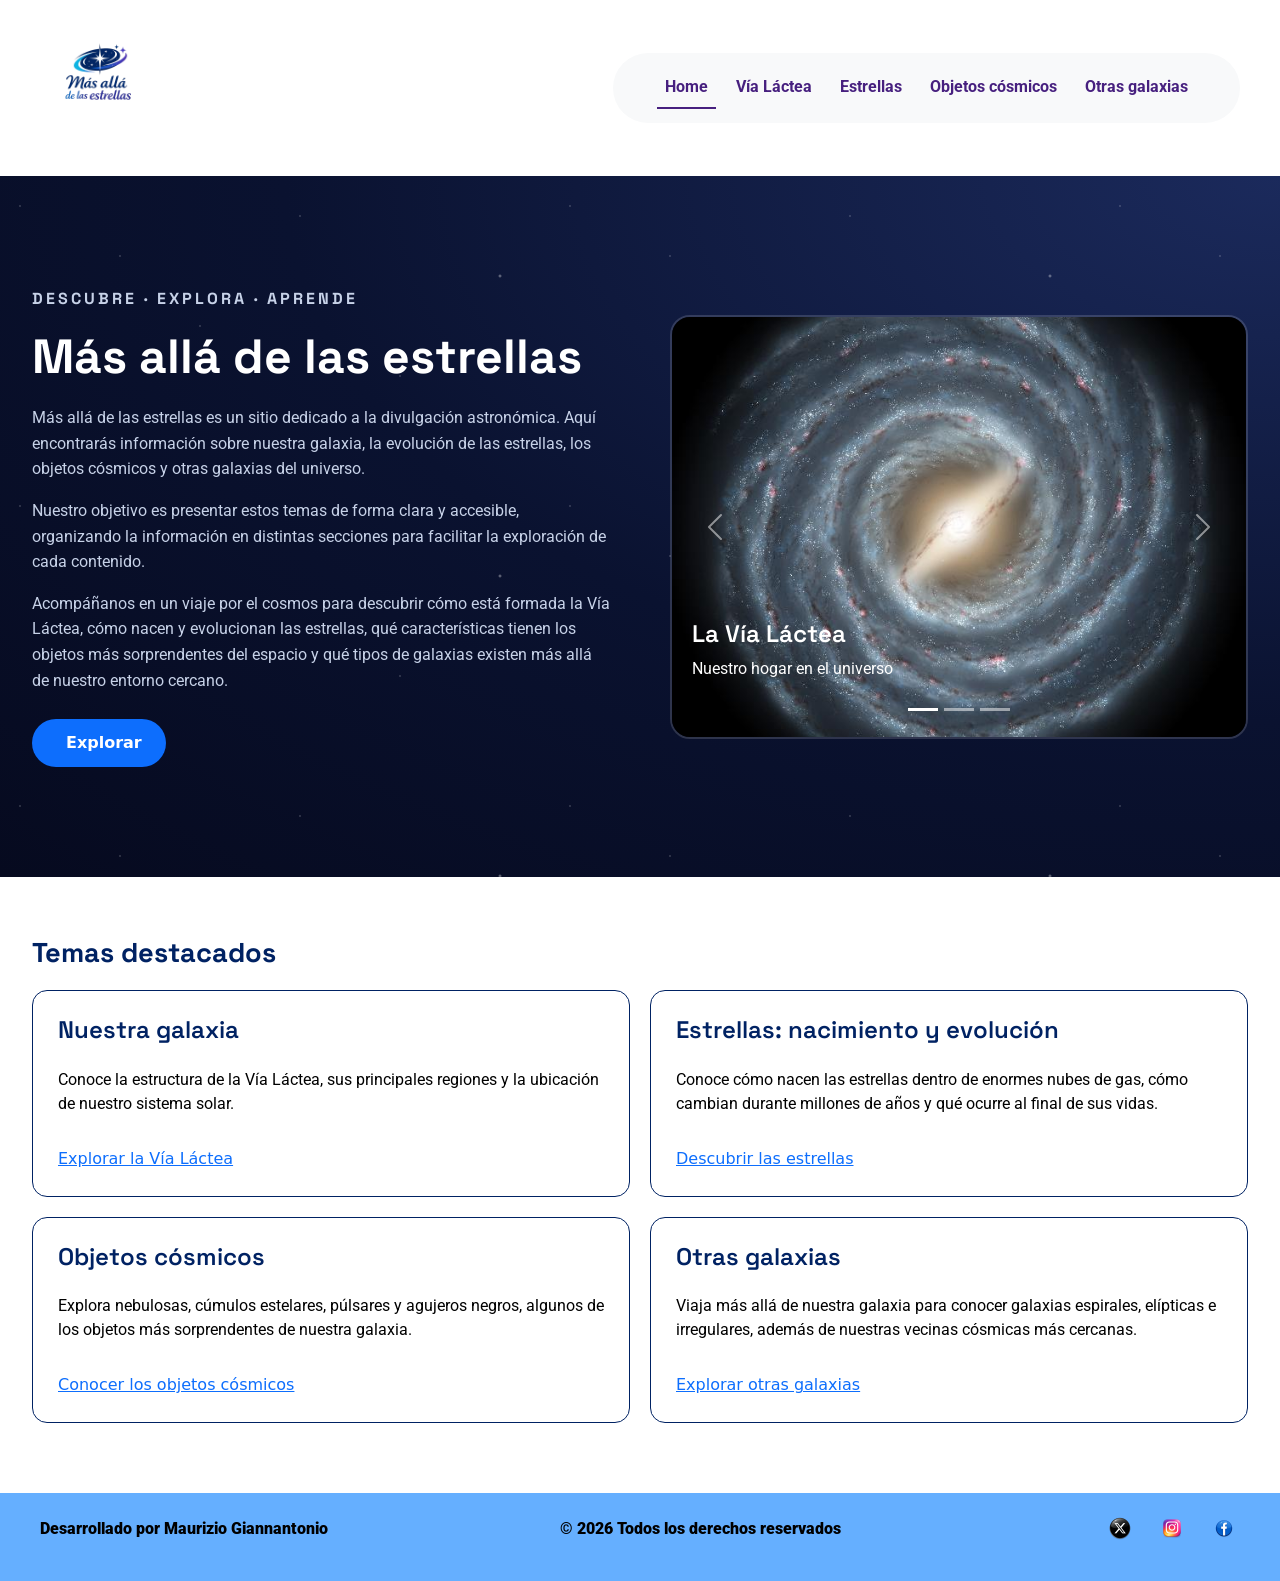
==== commit de76f92a: "subo avances entrega 5. header terminado con nav." ====
--- a/index.html
+++ b/index.html
@@ -3,6 +3,8 @@
 <head>
     <meta charset="UTF-8">
     <meta name="viewport" content="width=device-width, initial-scale=1.0">
+    <!-- BOOTSTRAP -->
+    <link href="https://cdn.jsdelivr.net/npm/bootstrap@5.3.8/dist/css/bootstrap.min.css" rel="stylesheet" integrity="sha384-sRIl4kxILFvY47J16cr9ZwB07vP4J8+LH7qKQnuqkuIAvNWLzeN8tE5YBujZqJLB" crossorigin="anonymous">
 
     <!-- CSS -->
     <link rel="stylesheet" href="./styles/style.css">
@@ -21,158 +23,200 @@
                 >
             </figure>
         </a>
-
-        <nav>
-            <ul class="nav-bar">
-
-                <li>
-                    <a class="nav-link" href="./pages/via-lactea.html">Vía Láctea</a>
-                </li>
-
-                <li>
-                    <a class="nav-link" href="./pages/estrellas.html">Estrellas</a>
-                </li>
-
-                <li>
-                    <a class="nav-link" href="./pages/objetos-cosmicos.html">Objetos cósmicos</a>
-                </li>
-
-                <li>
-                    <a class="nav-link" href="./pages/otras-galaxias.html">Otras galaxias</a>
-                </li>
-
-            </ul>
+        <nav class="navbar navbar-expand-md bg-body-tertiary " data-bs-theme="light">
+            <div class="container">
+
+                <button class="navbar-toggler" type="button" data-bs-toggle="collapse" data-bs-target="#navbarSupportedContent" aria-controls="navbarSupportedContent" aria-expanded="false" aria-label="Toggle navigation">
+                    <span class="navbar-toggler-icon"></span>
+                </button>
+                <div class="collapse navbar-collapse" id="navbarSupportedContent">
+                    <ul class="navbar-nav nav-bar ms-auto mb-2 mb-lg-0">
+                        <li class="nav-item">
+                            <a class="nav-link" aria-current="page" href="./index.html">Home</a>
+                            
+                        </li>
+                        <li class="nav-item">
+                            <a class="nav-link" href="./pages/via-lactea.html">Vía Láctea</a>
+                        </li>
+                        <li class="nav-item">
+                            <a class="nav-link" href="./pages/estrellas.html">Estrellas</a>
+                        </li>
+                        <li class="nav-item">
+                            <a class="nav-link" href="./pages/objetos-cosmicos.html">Objetos cósmicos</a>
+                        </li>
+                        <li class="nav-item">
+                            <a class="nav-link" href="./pages/otras-galaxias.html">Otras galaxias</a>
+                        </li>
+                    </ul>
+                </div>
+            </div>
         </nav>
-
     </header>
 
-    <main class="home home-index">
-
-
-        <section class = "info-general" >
-            <div class = "info-texto" >
-                <h1>Más allá de las estrellas</h1>
-                <p>
-                    Más allá de las estrellas es un sitio dedicado a la divulgación astronómica.
-                    Aquí encontrarás información sobre nuestra galaxia, la evolución de las estrellas,
-                    los objetos cósmicos y otras galaxias del universo.
-                </p>
-
-                <p>
-                    El objetivo del sitio es presentar estos temas de forma clara y accesible,
-                    organizando la información en distintas secciones para facilitar la exploración
-                    de cada contenido.
-                </p>
-
-                <p>
-                    A lo largo de las diferentes páginas podrás conocer cómo está formada la Vía Láctea,
-                    cómo nacen y evolucionan las estrellas, qué características tienen algunos de los
-                    objetos más sorprendentes del espacio y qué tipos de galaxias existen más allá de
-                    nuestro entorno cercano.
-                </p>
-
-                <p>
-                    Cada sección está pensada como una introducción a estos temas, acompañada por
-                    descripciones e imágenes que ayudan a comprender mejor la escala y la diversidad
-                    del universo.
-                </p>
+    <main>
+
+        <!-- HERO con fondo oscuro, full-width -->
+        <section class="hero">
+            <div class="hero-content home">
+
+                <div class="hero-texto">
+                    <p class="hero-badge">DESCUBRE · EXPLORA · APRENDE</p>
+                    <h1>Más allá de las estrellas</h1>
+                    <p>
+                        Más allá de las estrellas es un sitio dedicado a la divulgación astronómica.
+                        Aquí encontrarás información sobre nuestra galaxia, la evolución de las estrellas,
+                        los objetos cósmicos y otras galaxias del universo.
+                    </p>
+                    <p>
+                        Nuestro objetivo es presentar estos temas de forma clara y accesible,
+                        organizando la información en distintas secciones para facilitar la
+                        exploración de cada contenido.
+                    </p>
+                    <p>
+                        Acompáñanos en un viaje por el cosmos para descubrir cómo está formada
+                        la Vía Láctea, cómo nacen y evolucionan las estrellas, qué características
+                        tienen los objetos más sorprendentes del espacio y qué tipos de galaxias
+                        existen más allá de nuestro entorno cercano.
+                    </p>
+                    <a href="#temas-destacados" class="btn-explorar">
+                        <i class="bi bi-compass"></i> Explorar
+                    </a>
+                </div>
+
+                <div class="hero-carousel">
+                    <div id="carouselEstrellas" class="carousel slide" data-bs-ride="carousel">
+                        <div class="carousel-inner">
+                            <div class="carousel-item active">
+                                <img src="./assets/via-lactea.jpg" class="d-block w-100" alt="La Vía Láctea">
+                                <div class="carousel-caption">
+                                    <h5>La Vía Láctea</h5>
+                                    <p>Nuestro hogar en el universo</p>
+                                </div>
+                            </div>
+                            <div class="carousel-item">
+                                <img src="./assets/estrella.png" class="d-block w-100" alt="Nacimiento de estrellas">
+                                <div class="carousel-caption">
+                                    <h5>Nacimiento de las estrellas</h5>
+                                    <p>Cómo se forman dentro de las nebulosas</p>
+                                </div>
+                            </div>
+                            <div class="carousel-item">
+                                <img src="./assets/galaxias.png" class="d-block w-100" alt="Otras galaxias">
+                                <div class="carousel-caption">
+                                    <h5>Otras galaxias</h5>
+                                    <p>Un vistazo más allá de la Vía Láctea</p>
+                                </div>
+                            </div>
+                        </div>
+
+                        <button class="carousel-control-prev" type="button" data-bs-target="#carouselEstrellas" data-bs-slide="prev">
+                            <span class="carousel-control-prev-icon" aria-hidden="true"></span>
+                        </button>
+                        <button class="carousel-control-next" type="button" data-bs-target="#carouselEstrellas" data-bs-slide="next">
+                            <span class="carousel-control-next-icon" aria-hidden="true"></span>
+                        </button>
+
+                        <div class="carousel-indicators">
+                            <button type="button" data-bs-target="#carouselEstrellas" data-bs-slide-to="0" class="active" aria-current="true"></button>
+                            <button type="button" data-bs-target="#carouselEstrellas" data-bs-slide-to="1"></button>
+                            <button type="button" data-bs-target="#carouselEstrellas" data-bs-slide-to="2"></button>
+                        </div>
+                    </div>
+                </div>
+
             </div>
-
-            <figure class ="info-imagen">
-                <img src="./assets/via-lactea.jpg"
-                    alt="Imagen de la galaxia Vía Láctea"
-                    title="La Vía Láctea">
-            </figure>
         </section>
 
-
-        <section class="temas-destacados">
-
-
-            <h2>Temas destacados</h2>
-
-            <!--
-                Este contenedor será el padre Flexbox
-                de las cuatro tarjetas.
-            -->
-            <div class="contenedor-tarjetas">
-
-                <!-- Tarjeta 1 -->
-                <article class="tarjeta">
-
-                    <!-- Título de la tarjeta -->
-                    <h3>Nuestra galaxia</h3>
-
-                    <!-- Descripción breve -->
-                    <p>
-                        Conoce la estructura de la Vía Láctea, sus principales regiones
-                        y la ubicación de nuestro sistema solar.
-                    </p>
-
-                    <!-- Enlace hacia la página correspondiente -->
-                    <a class="tarjeta-link" href="./pages/via-lactea.html">
-                        Explorar la Vía Láctea
-                    </a>
-
-                </article>
-
-                
-                <article class="tarjeta">
-
-
-                    <h3>Estrellas: nacimiento y evolución</h3>
-
-
-                    <p>
-                        Conoce cómo nacen las estrellas dentro de enormes nubes de gas,
-                        cómo cambian durante millones de años y qué ocurre al final de sus vidas.
-                    </p>
-
-
-                    <a class="tarjeta-link" href="./pages/estrellas.html">
-                        Descubrir las estrellas
-                    </a>
-
-                </article>
-
-                <article class="tarjeta">
-
-                    <h3>Objetos cósmicos</h3>
-
-                    <p>
-                        Explora nebulosas, cúmulos estelares, púlsares y agujeros negros,
-                        algunos de los objetos más sorprendentes de nuestra galaxia.
-                    </p>
-
-                    <a class="tarjeta-link" href="./pages/objetos-cosmicos.html">
-                        Conocer los objetos cósmicos
-                    </a>
-
-                </article>
-
-
-                <article class="tarjeta">
-
-
-                    <h3>Otras galaxias</h3>
-
-
-                    <p>
-                        Viaja más allá de nuestra galaxia para conocer galaxias espirales,
-                        elípticas e irregulares, además de nuestras vecinas cósmicas más cercanas.
-                    </p>
-
-                    <a class="tarjeta-link" href="./pages/otras-galaxias.html">
-                        Explorar otras galaxias
-                    </a>
-
-                </article>
-
-            </div>
-
-        </section>
-
-
+    <!-- TEMAS DESTACADOS, se queda como sección blanca dentro del container -->
+        <div class="home">
+
+            <section class="temas-destacados" id="temas-destacados">
+
+
+                <h2>Temas destacados</h2>
+
+                <!--
+                    Este contenedor será el padre Flexbox
+                    de las cuatro tarjetas.
+                -->
+                <div class="contenedor-tarjetas">
+
+                    <!-- Tarjeta 1 -->
+                    <article class="tarjeta">
+
+                        <!-- Título de la tarjeta -->
+                        <h3>Nuestra galaxia</h3>
+
+                        <!-- Descripción breve -->
+                        <p>
+                            Conoce la estructura de la Vía Láctea, sus principales regiones
+                            y la ubicación de nuestro sistema solar.
+                        </p>
+
+                        <!-- Enlace hacia la página correspondiente -->
+                        <a class="tarjeta-link" href="./pages/via-lactea.html">
+                            Explorar la Vía Láctea
+                        </a>
+
+                    </article>
+
+                    
+                    <article class="tarjeta">
+
+
+                        <h3>Estrellas: nacimiento y evolución</h3>
+
+
+                        <p>
+                            Conoce cómo nacen las estrellas dentro de enormes nubes de gas,
+                            cómo cambian durante millones de años y qué ocurre al final de sus vidas.
+                        </p>
+
+
+                        <a class="tarjeta-link" href="./pages/estrellas.html">
+                            Descubrir las estrellas
+                        </a>
+
+                    </article>
+
+                    <article class="tarjeta">
+
+                        <h3>Objetos cósmicos</h3>
+
+                        <p>
+                            Explora nebulosas, cúmulos estelares, púlsares y agujeros negros,
+                            algunos de los objetos más sorprendentes de nuestra galaxia.
+                        </p>
+
+                        <a class="tarjeta-link" href="./pages/objetos-cosmicos.html">
+                            Conocer los objetos cósmicos
+                        </a>
+
+                    </article>
+
+
+                    <article class="tarjeta">
+
+
+                        <h3>Otras galaxias</h3>
+
+
+                        <p>
+                            Viaja más allá de nuestra galaxia para conocer galaxias espirales,
+                            elípticas e irregulares, además de nuestras vecinas cósmicas más cercanas.
+                        </p>
+
+                        <a class="tarjeta-link" href="./pages/otras-galaxias.html">
+                            Explorar otras galaxias
+                        </a>
+
+                    </article>
+
+                </div>
+
+            </section>
+
+        </div>
     </main>
 
 
@@ -228,5 +272,7 @@
         }
     </script>
 
+    <!-- BOOTSTRAP -->
+    <script src="https://cdn.jsdelivr.net/npm/bootstrap@5.3.8/dist/js/bootstrap.bundle.min.js" integrity="sha384-FKyoEForCGlyvwx9Hj09JcYn3nv7wiPVlz7YYwJrWVcXK/BmnVDxM+D2scQbITxI" crossorigin="anonymous"></script>
 </body>
 </html>
--- a/styles/style.css
+++ b/styles/style.css
@@ -49,10 +49,10 @@
    ESTILOS GENERALES
    ================================================== */
 
+   
 .home {
-
-    min-height: 100vh;
     width: auto;
+    margin: 0 16px;
 }
 
 
@@ -66,7 +66,7 @@
 h1 {
 
     font-family: var(--font-sec);
-    font-size: 3rem;
+    font-size: 2rem;
     font-weight: 900;
     color: var(--bg-detalles);
 }
@@ -74,7 +74,7 @@
 h2 {
     /* Fuente para títulos secundarios */
     font-family: var(--font-sec);
-    font-size: 2.5rem;
+    font-size: 1.7rem;
     font-weight: 700;
 
     /* Color del título */
@@ -86,7 +86,7 @@
 h5,
 h6 {
     font-family: var(--font-sec);
-    font-size: 2rem;
+    font-size: 1.5rem;
     font-weight: 600;
     color: var(--bg-detalles);
 }
@@ -106,23 +106,29 @@
 
 /* ==================================================
    HEADER Y NAVBAR
-   ================================================== */
+   ==================================================
+
+*/
 
 header {
     height: auto;
     width: auto;
-    background-color: var(--bg-ppl);
+    background-color: transparent;
     display: grid;
     grid-template-rows: auto auto;
     grid-template-areas: 
     "logo"
     "nav" ;
     gap: 10px;
-
     align-items: center;
     justify-items: center ; 
-    padding: 10px;
-
+    padding: 5px;
+
+}
+
+header nav.navbar {
+    padding: 14px 32px;
+    border-radius: 50px;
 }
 
 header > a{
@@ -135,17 +141,14 @@
 
 .nav-bar {
     display: flex;
-    flex-direction: row;
+    flex-direction: column;
     justify-content: center;
-    gap: 8px;
+    gap: 12px;
     width: 100%;
     flex-wrap: nowrap;
 }
 
-.logo {
-    width: 28vw;
-    height: auto;
-}
+
 
 header nav ul li {
     list-style: none;
@@ -157,75 +160,142 @@
     color: var(--bg-sec);
     font-weight: 700;
     padding: 4px 2px;
-    border: 2px solid black;
-    border-radius: 15px;
     font-size: 0.8rem;
     white-space: nowrap;
+    border-bottom: 2px solid transparent;
+    transition: color 0.2s ease, border-color 0.2s ease;
+}
+.nav-link:hover {
+    color: var(--bg-sec);
+    border-bottom-color: var(--bg-sec);
+}
+
+.nav-link[aria-current="page"] {
+    color: var(--bg-sec);
+    border-bottom-color: var(--bg-sec);
+}
+.logo {
+    width: 28vw;
+    height: auto;
 }
 
 
 /* ==================================================
    INDEX
+   ================================================== 
+
+        ---------- Información general ---------- 
+
+   ==================================================
+    HERO
    ================================================== */
 
-/* ---------- Información general ---------- */
-
-
-.home-index{
-
-    display: grid;
-    grid-template-columns: 1fr;
-    grid-template-rows: auto auto;
-    grid-template-areas: 
-    "info"
-    "temas";
-    gap: 20px;
-
-}
-.info-general {
-    grid-area: info;
-    display: flex;
-    gap: 30px;
-    align-items: flex-start;
-    padding: 20px;
-}
-
-.info-texto {
-
-    flex: 1;
-}
-
-.info-texto h1 {
-    text-align: center;
-    margin-bottom: 20px;
-}
-
-.info-texto p {
-    margin-bottom: 15px;
-
-    /* Mejora la lectura */
-    line-height: 1.5;
-    font-size: 1.5rem;
-}
-
-.info-imagen {
-
-    flex: 1;
-    text-align: center;
-}
-
-.info-imagen img {
-    height: auto;
-    width: 65%;
-    border-radius: 20px;
-}
-
+    .hero {
+        background: radial-gradient(ellipse at top right, #1b2a5c 0%, #0a1230 55%, #060a1f 100%);
+        position: relative;
+        overflow: hidden;
+        padding: 40px 0;
+    }
+
+    /* Estrellitas de fondo (truco con radial-gradient repetido) */
+    .hero::before {
+        content: "";
+        position: absolute;
+        inset: 0;
+        background-image:
+            radial-gradient(1px 1px at 20px 30px, white, transparent),
+            radial-gradient(1px 1px at 120px 80px, white, transparent),
+            radial-gradient(1px 1px at 200px 150px, white, transparent),
+            radial-gradient(1px 1px at 300px 40px, white, transparent),
+            radial-gradient(1px 1px at 400px 200px, white, transparent),
+            radial-gradient(2px 2px at 500px 100px, white, transparent);
+        background-repeat: repeat;
+        background-size: 550px 300px;
+        opacity: 0.5;
+        pointer-events: none;
+    }
+
+    .hero-content {
+        position: relative;
+        z-index: 1;
+        display: grid;
+        grid-template-columns: 1fr;
+        gap: 30px;
+    }
+
+    .hero-badge {
+        color: #7fb3ff;
+        font-family: var(--font-sec);
+        font-size: 0.8rem;
+        letter-spacing: 3px;
+        font-weight: 700;
+        margin-bottom: 10px;
+    }
+
+    .hero-texto h1 {
+        color: #ffffff;
+        font-size: 2.2rem;
+        margin-bottom: 20px;
+    }
+
+    .hero-texto p {
+        color: #c7d2e8;
+        line-height: 1.6;
+        margin-bottom: 16px;
+        font-size: 1rem;
+    }
+
+    .btn-explorar {
+        display: inline-flex;
+        align-items: center;
+        gap: 10px;
+        background-color: #0d6efd;
+        color: white;
+        text-decoration: none;
+        font-weight: 700;
+        padding: 12px 24px;
+        border-radius: 50px;
+        margin-top: 10px;
+        transition: background-color 0.2s ease;
+    }
+
+    .btn-explorar:hover {
+        background-color: #0b5ed7;
+    }
+
+    /* Carrusel */
+    .hero-carousel .carousel {
+        border-radius: 20px;
+        overflow: hidden;
+        border: 2px solid rgba(255, 255, 255, 0.15);
+    }
+
+    .hero-carousel img {
+        height: 320px;
+        object-fit: cover;
+    }
+
+    .carousel-caption {
+        text-align: left;
+        left: 20px;
+        bottom: 20px;
+        
+    }
+    .carousel-caption h5 {
+        color: #ffffff;
+
+    }
+    .carousel-caption p {
+        color: #ffffff;
+        
+    }
 
 /* ---------- Temas destacados ---------- */
 
 .temas-destacados {
     grid-area: temas;
     margin-bottom: 30px;
+    margin-top: 20px;
     padding: 0 20px;
 }
 
@@ -243,20 +313,15 @@
     display: flex;
     flex-direction: column;
     gap: 15px;
-
-    /* Permite crecer y reducirse */
-    flex: 1 1 400px;
+    flex: 1 1 auto;
 
     /* Evita tarjetas demasiado angostas */
     min-width: 250px;
 
-    /* Espacio interno */
     padding: 20px;
 
     /* Borde visual */
     border: 1px solid var(--bg-detalles);
-
-    /* Esquinas redondeadas */
     border-radius: 15px;
 }
 
@@ -279,9 +344,13 @@
 
 
 .via-intro {
-    display: flex;
+    display: grid;
+    grid-template-columns: 1fr;
+    grid-template-rows: auto auto;
+    grid-template-areas: 
+    "via-texto"
+    "via-imagen";
     gap:20px;
-    align-items: center;
     padding: 20px;
 }
 .via-texto h1 {
@@ -293,9 +362,10 @@
 }   
 
 .via-texto {
+    grid-area: via-texto;
     display: flex;
     flex: 1;
-    font-size: 1.5rem;
+    font-size: 1.1rem;
     padding: 20px;
     flex-direction: column;
     justify-content: center;
@@ -306,21 +376,21 @@
     margin-bottom: 30px; /* Espacio vertical entre párrafos */
 }
 .via-imagen {
-    flex: 1;
+    grid-area: via-imagen;
     text-align: center;
 }
 
 .via-imagen img {
 
     height: auto;
-    width: 35vw;
+    width: 80%;
     border-radius: 20px;
 }
 
 .via-detalles {
-    display: flex;
+    display: grid;
+    grid-template-columns: 1fr;
     gap: 20px;
-    flex-wrap: wrap;
     padding: 20px;
 }
 
@@ -328,12 +398,6 @@
     display: flex;
     flex-direction: column;
     gap: 15px;
-
-    /* Hace que las dos tarjetas compartan espacio */
-    flex: 1 1 400px;
-
-    /* Evita que queden demasiado angostas */
-    min-width: 280px;
     padding: 20px;
     border: 1px solid var(--bg-detalles);
     border-radius: 15px;
@@ -568,10 +632,14 @@
    ================================================== */
 
 footer {
-    padding: 0 20px;
-    display: flex;
-    justify-content: space-between;
+
+    padding:20px;
+    display: flex;
+    flex-direction: column;
     align-items: center;
+    gap: 15px;
+    text-align: center;
+
     color: var(--color-text);
     font-family: var(--font-ppal);
     font-size: 1rem;
@@ -579,17 +647,168 @@
     background-color: var(--bg-ppl);
 }
 
+.footer-nav {
+    width: auto;
+}
+.footer-nav ul li {
+    
+    list-style: none;
+}
+
 .rs {
-    display: flex;
-
+    
+    display: flex;
+    flex-direction: row;
+    justify-content: center;
+    align-items: center;
     gap: 20px;
 }
 
-.footer-nav ul li {
-    list-style: none;
-}
-
 .RRSS-img {
-    height: 5vh;
-    width: auto;
+    
+    height: 2rem;
+    width: 2rem;
+}
+
+@media (min-width: 1024px) {
+
+    /* ==================================================
+       CONTENEDOR DESKTOP
+       ================================================== */
+
+    .home {
+        max-width: 1500px;
+        margin: 0 auto;
+        padding: 40px 32px;
+    }
+
+
+    /* ==================================================
+       HEADER DESKTOP
+       ================================================== */
+
+    header {
+        grid-template-columns: auto 1fr;
+        grid-template-rows: auto;
+        grid-template-areas:
+            "logo nav";
+
+        min-height: 150px;
+        padding: 20px 40px;
+
+        align-items: center;
+    }
+
+    header > a {
+        justify-self: start;
+    }
+
+    header nav {
+        justify-self: end;
+        width: auto;
+    }
+
+    .logo {
+        width: 120px;
+        height: auto;
+    }
+
+    .nav-bar {
+        flex-direction: row;
+        justify-content: flex-end;
+        gap: 12px;
+    }
+
+    .nav-link {
+        font-size: 1rem;
+        padding: 8px 10px;
+    }
+
+
+
+    @media (min-width: 1024px) {
+        .hero {
+            padding: 70px 0;
+        }
+
+        .hero-content {
+            grid-template-columns: 1fr 1fr;
+            align-items: center;
+            gap: 60px;
+        }
+
+        .hero-texto h1 {
+            font-size: 3rem;
+        }
+
+        .hero-carousel img {
+            height: 420px;
+        }
+    }
+
+    .info-imagen img {
+        width: 100%;
+        max-width: 500px;
+        height: auto;
+    }
+
+    .temas-destacados {
+        margin-top: 20px;
+        padding: 0;
+    }
+
+    .contenedor-tarjetas {
+        display: grid;
+        grid-template-columns: repeat(2, 1fr);
+        gap: 20px;
+    }
+
+    .tarjeta {
+        min-width: 0;
+        padding: 25px;
+    }
+
+
+    /* ==================================================
+       VIA LACTEA DESKTOP
+       ================================================== */
+
+    .via-intro {
+        grid-template-columns: 1.1fr 0.9fr;
+        grid-template-rows: auto;
+        grid-template-areas:
+            "via-texto via-imagen";
+
+        align-items: center;
+        gap: 60px;
+        padding: 40px 0 60px;
+    }
+
+    .via-texto {
+        font-size: 1.2rem;
+    }
+
+    .via-imagen img {
+        width: 100%;
+        max-width: 500px;
+        height: auto;
+    }
+
+    .via-detalles {
+        grid-template-columns: repeat(2, 1fr);
+        gap: 30px;
+        padding: 20px 0;
+    }
+
+
+    /* ==================================================
+       FOOTER DESKTOP
+       ================================================== */
+
+    footer {
+        flex-direction: row;
+        justify-content: space-between;
+        align-items: center;
+        padding: 20px 40px;
+    }
 }
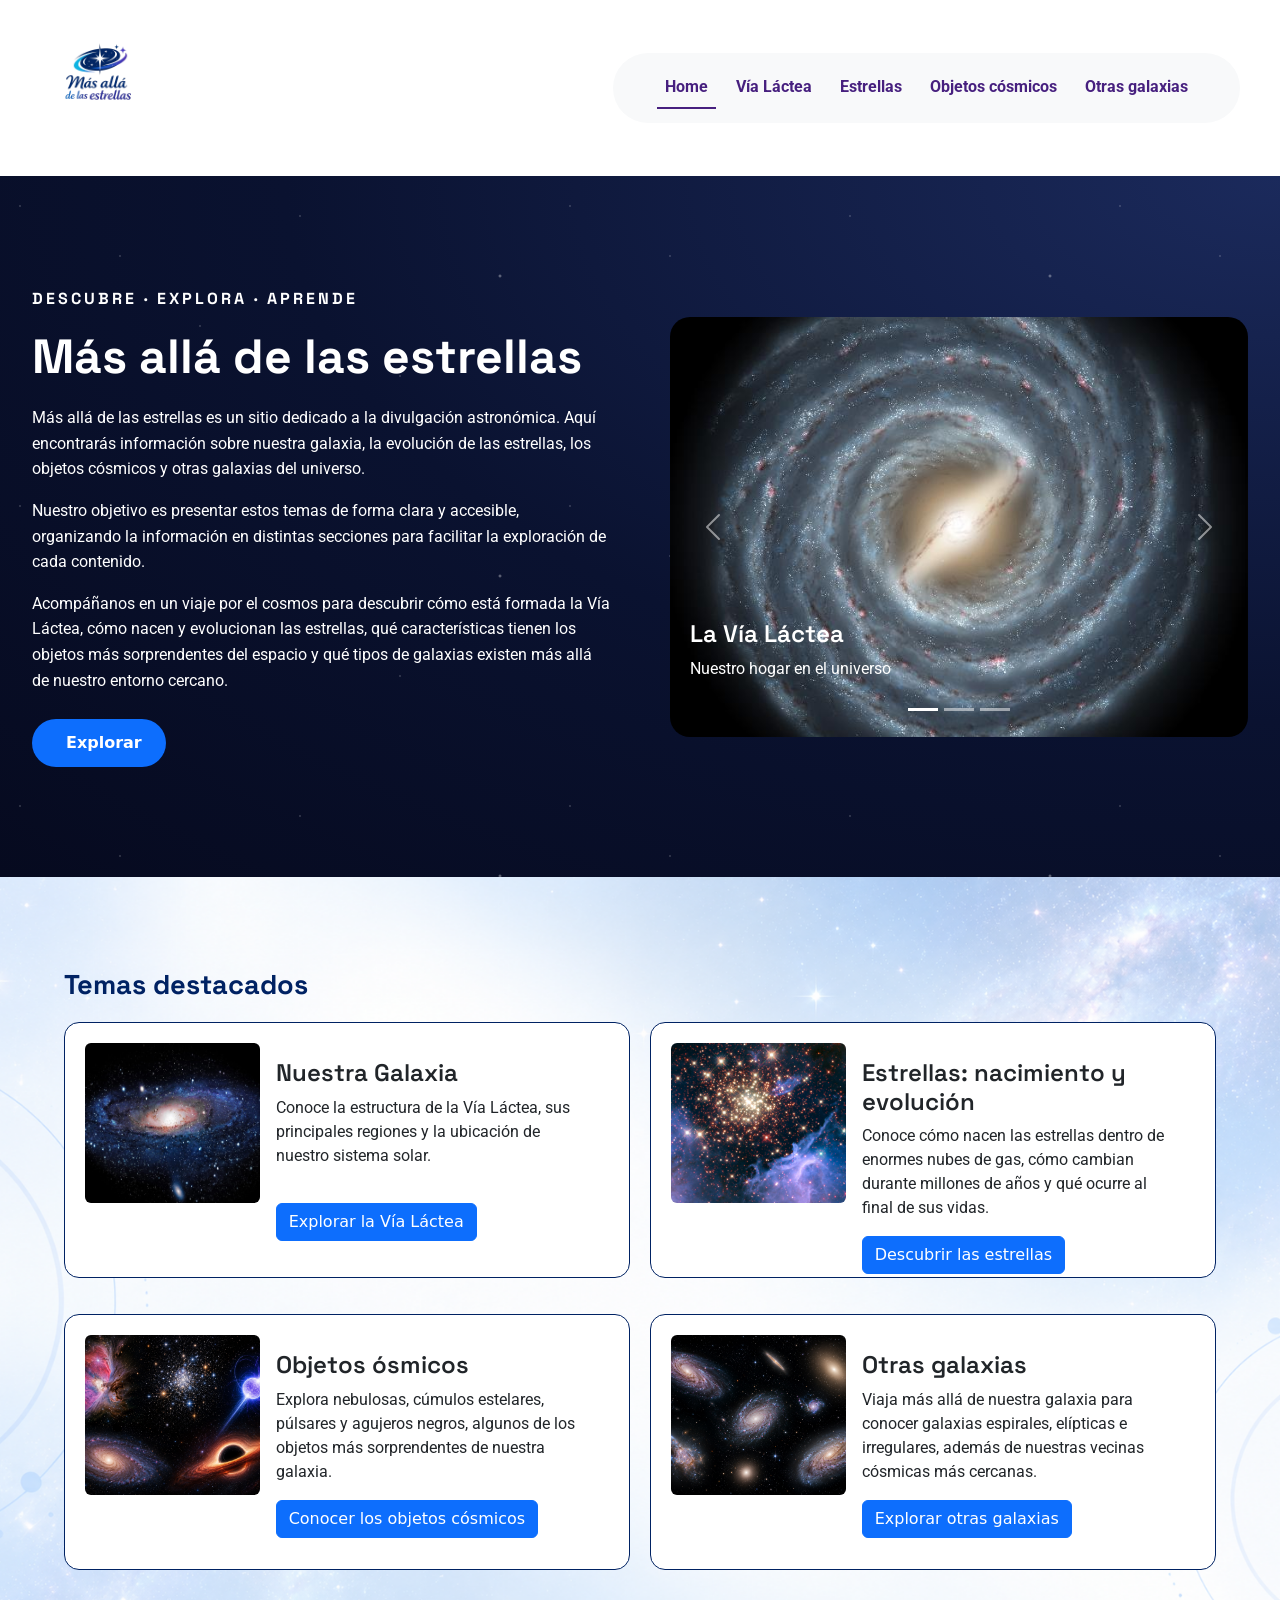
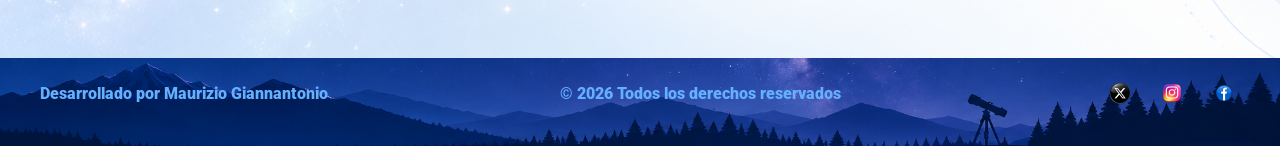
==== commit aec86b62: "subo entrega 5" ====
--- a/index.html
+++ b/index.html
@@ -127,96 +127,81 @@
             </div>
         </section>
 
-    <!-- TEMAS DESTACADOS, se queda como sección blanca dentro del container -->
-        <div class="home">
-
-            <section class="temas-destacados" id="temas-destacados">
-
-
-                <h2>Temas destacados</h2>
-
-                <!--
-                    Este contenedor será el padre Flexbox
-                    de las cuatro tarjetas.
-                -->
-                <div class="contenedor-tarjetas">
-
-                    <!-- Tarjeta 1 -->
-                    <article class="tarjeta">
-
-                        <!-- Título de la tarjeta -->
-                        <h3>Nuestra galaxia</h3>
-
-                        <!-- Descripción breve -->
-                        <p>
-                            Conoce la estructura de la Vía Láctea, sus principales regiones
-                            y la ubicación de nuestro sistema solar.
-                        </p>
-
-                        <!-- Enlace hacia la página correspondiente -->
-                        <a class="tarjeta-link" href="./pages/via-lactea.html">
-                            Explorar la Vía Láctea
-                        </a>
-
-                    </article>
-
+        <section class ="temas-fondo">
+            <div class="home">
+                <section class="temas-destacados" id="temas-destacados">
+                    <h2>Temas destacados</h2>
                     
-                    <article class="tarjeta">
-
-
-                        <h3>Estrellas: nacimiento y evolución</h3>
-
-
-                        <p>
-                            Conoce cómo nacen las estrellas dentro de enormes nubes de gas,
-                            cómo cambian durante millones de años y qué ocurre al final de sus vidas.
-                        </p>
-
-
-                        <a class="tarjeta-link" href="./pages/estrellas.html">
-                            Descubrir las estrellas
-                        </a>
-
-                    </article>
-
-                    <article class="tarjeta">
-
-                        <h3>Objetos cósmicos</h3>
-
-                        <p>
-                            Explora nebulosas, cúmulos estelares, púlsares y agujeros negros,
-                            algunos de los objetos más sorprendentes de nuestra galaxia.
-                        </p>
-
-                        <a class="tarjeta-link" href="./pages/objetos-cosmicos.html">
-                            Conocer los objetos cósmicos
-                        </a>
-
-                    </article>
-
-
-                    <article class="tarjeta">
-
-
-                        <h3>Otras galaxias</h3>
-
-
-                        <p>
-                            Viaja más allá de nuestra galaxia para conocer galaxias espirales,
-                            elípticas e irregulares, además de nuestras vecinas cósmicas más cercanas.
-                        </p>
-
-                        <a class="tarjeta-link" href="./pages/otras-galaxias.html">
-                            Explorar otras galaxias
-                        </a>
-
-                    </article>
-
-                </div>
-
-            </section>
-
-        </div>
+                    <div class="contenedor-tarjetas">
+                        <article class="card mb-3"">
+                            <div class="row g-0">
+                                <div class="col-md-4">
+                                    <img src="./assets/via-lactea2.jpg" class="img-fluid rounded start" alt="...">
+                                </div>
+                                <div class="col-md-8">
+                                    <div class="card-body">
+                                        <h5 class="card-title">Nuestra Galaxia</h5>
+                                        <p class="card-text">Conoce la estructura de la Vía Láctea, sus principales regiones y la ubicación de nuestro sistema solar.</p>
+                                        <a href="./pages/via-lactea.html" class="btn btn-primary">Explorar la Vía Láctea</a>
+                                    </div>
+                                </div>
+                            </div>
+                        </article>
+
+                        <article class="card mb-3">
+                            <div class="row g-0">
+                                <div class="col-md-4">
+                                    <img src="./assets/estrella.png" class="img-fluid rounded start" alt="...">
+                                </div>
+                                <div class="col-md-8">
+                                    <div class="card-body">
+                                        <h5 class="card-title">Estrellas: nacimiento y evolución</h5>
+                                        <p class = "card-text">
+                                            Conoce cómo nacen las estrellas dentro de enormes nubes de gas,
+                                            cómo cambian durante millones de años y qué ocurre al final de sus vidas.
+                                        </p>
+                                        <a href="./pages/estrellas.html" class="btn btn-primary">Descubrir las estrellas</a>
+                                    </div>
+                                </div>
+                            </div>
+                        </article>
+
+                        <article class="card mb-3">
+                            <div class="row g-0">
+                                <div class="col-md-4">
+                                    <img src="./assets/objetos-cosmicos.png" class="img-fluid rounded start" alt="...">
+                                </div>
+                                <div class="col-md-8">
+                                    <div class="card-body">
+                                        <h5 class="card-title">Objetos ósmicos</h5>
+                                        <p class="card-text">Explora nebulosas, cúmulos estelares, púlsares y agujeros negros,
+                                            algunos de los objetos más sorprendentes de nuestra galaxia.</p>
+                                        <a href="./pages/objetos-cosmicos.html" class="btn btn-primary">Conocer los objetos cósmicos</a>
+                                    </div>
+                                </div>
+                            </div>
+                        </article>
+
+                        <article class="card mb-3"">
+                            <div class="row g-0">
+                                <div class="col-md-4">
+                                    <img src="./assets/galaxias.png" class="img-fluid rounded start" alt="...">
+                                </div>
+                                <div class="col-md-8">
+                                    <div class="card-body">
+                                        <h5 class="card-title">Otras galaxias</h5>
+                                        <p class="card-text"> Viaja más allá de nuestra galaxia para conocer galaxias espirales,
+                                            elípticas e irregulares, además de nuestras vecinas cósmicas más cercanas.</p>
+                                        <a href="./pages/otras-galaxias.html" class="btn btn-primary">Explorar otras galaxias</a>
+                                    </div>
+                                </div>
+                            </div>
+                        </article>
+                    </div>
+                </section>
+            </div>
+        </section>
+        
     </main>
 
 
--- a/styles/style.css
+++ b/styles/style.css
@@ -39,9 +39,9 @@
 
     /* Fuente secundaria */
     --font-sec: "Space Grotesk", sans-serif;
-
-    /* Color general del texto */
-    --color-text: #000000;
+    --color-text-hero: #ffffff;
+    --color-text-hero: #ffffff;
+    --color-text-footer: #65AFFF;
 }
 
 
@@ -58,9 +58,7 @@
 
 
 p {
-
     font-family: var(--font-ppal);
-    color: var(--color-text);
 }
 
 h1 {
@@ -103,6 +101,9 @@
     font-family: var(--font-ppal);
 }
 
+.hero-objetos-imagen figcaption {
+    color: #ffffff;
+}
 
 /* ==================================================
    HEADER Y NAVBAR
@@ -167,7 +168,7 @@
 }
 .nav-link:hover {
     color: var(--bg-sec);
-    border-bottom-color: var(--bg-sec);
+    border-bottom-color:var(--bg-sec);
 }
 
 .nav-link[aria-current="page"] {
@@ -184,7 +185,7 @@
    INDEX
    ================================================== 
 
-        ---------- Información general ---------- 
+        ---------- MAIN ---------- 
 
    ==================================================
     HERO
@@ -224,7 +225,7 @@
     }
 
     .hero-badge {
-        color: #7fb3ff;
+        color: var(--color-text-hero);
         font-family: var(--font-sec);
         font-size: 0.8rem;
         letter-spacing: 3px;
@@ -233,13 +234,13 @@
     }
 
     .hero-texto h1 {
-        color: #ffffff;
+        color: var(--color-text-hero);
         font-size: 2.2rem;
         margin-bottom: 20px;
     }
 
     .hero-texto p {
-        color: #c7d2e8;
+        color: var(--color-text-hero);
         line-height: 1.6;
         margin-bottom: 16px;
         font-size: 1rem;
@@ -264,15 +265,16 @@
     }
 
     /* Carrusel */
-    .hero-carousel .carousel {
+    .hero-carousel .carousel:hover {
         border-radius: 20px;
         overflow: hidden;
-        border: 2px solid rgba(255, 255, 255, 0.15);
+        border: 4px solid rgba(255, 255, 255, 0.692);
     }
 
     .hero-carousel img {
         height: 320px;
         object-fit: cover;
+        border-radius: 20px;
     }
 
     .carousel-caption {
@@ -291,38 +293,66 @@
     }
 
 /* ---------- Temas destacados ---------- */
-
-.temas-destacados {
+.temas-fondo {
+    background-image: url(../assets/fondo-2.png);
+    background-position: center;
+    background-repeat: no-repeat;
+    background-size: cover;
+}
+/* .temas-destacados {
     grid-area: temas;
     margin-bottom: 30px;
     margin-top: 20px;
     padding: 0 20px;
-}
+
+} */
 
 .contenedor-tarjetas {
 
     display: flex;
-
     gap: 10px;
     flex-wrap: wrap;
     margin-top: 20px;
 }
 
-.tarjeta {
-    
+/* Hace que la card sea un contenedor flex de alto completo,
+   para que el botón siempre quede anclado abajo */
+.contenedor-tarjetas .card {
     display: flex;
     flex-direction: column;
+    height: 100%;
+}
+
+/* La row interna (imagen + texto) ocupa todo el alto disponible de la card */
+.contenedor-tarjetas .card .row {
+    flex: 1;
+}
+
+/* El card-body también se vuelve columna de alto completo */
+.contenedor-tarjetas .card-body {
+    display: flex;
+    flex-direction: column;
+    height: 100%;
+}
+
+/* El botón se empuja siempre al fondo, sin importar el largo del texto de arriba */
+.contenedor-tarjetas .card-body .btn-primary {
+    margin-top: auto;
+    align-self: flex-start;
+}
+
+.card {
     gap: 15px;
-    flex: 1 1 auto;
-
-    /* Evita tarjetas demasiado angostas */
-    min-width: 250px;
-
-    padding: 20px;
-
+    padding: 20px;
     /* Borde visual */
     border: 1px solid var(--bg-detalles);
     border-radius: 15px;
+}
+
+.contenedor-tarjetas .card img {
+    height: 160px;
+    width: 100%;
+    object-fit: cover;
 }
 
 
@@ -486,53 +516,23 @@
 
 /* ---------- OBJETOS COSMICOS ---------- */
 
-/* ---------- OBJETOS COSMICOS ---------- */
-
-.objetos-intro {
-    display: flex;
-    gap: 20px;
-    align-items: center;
-    padding: 20px;
-}
-
-.objetos-texto {
-    flex: 1;
-    font-size: 1.5rem;
-    line-height: 1.5;
-}
-
-.objetos-texto h1 {
-    margin-bottom: 20px;
-}
-
-.objetos-imagen {
-    flex: 1;
-    text-align: center;
-}
-
+
+.cards-objetos .card {
+    height: 100%;
+}
+.temas-fondo {
+    padding: 2rem;
+}
+
+.cards-objetos .card img {
+    height: 100%;
+    aspect-ratio: 16 / 9;
+    object-fit: cover;
+}
 .objetos-imagen img {
-    width: 35vw;
+    width: 80%;
     height: auto;
     border-radius: 20px;
-}
-
-.objetos-contenedor {
-    display: flex;
-    gap: 20px;
-    flex-wrap: wrap;
-    padding: 20px;
-    margin-bottom: 20px;
-}
-
-.objeto-card {
-    display: flex;
-    flex-direction: column;
-    gap: 15px;
-    flex: 1 1 350px;
-    min-width: 250px;
-    padding: 20px;
-    border: 1px solid var(--bg-detalles);
-    border-radius: 15px;
 }
 
 
@@ -639,12 +639,13 @@
     align-items: center;
     gap: 15px;
     text-align: center;
-
-    color: var(--color-text);
     font-family: var(--font-ppal);
     font-size: 1rem;
     font-weight: 900;
-    background-color: var(--bg-ppl);
+    background-image: url(../assets/fondo-footer.png);
+    background-position: center;
+    background-repeat: no-repeat;
+    background-size: cover;
 }
 
 .footer-nav {
@@ -653,6 +654,9 @@
 .footer-nav ul li {
     
     list-style: none;
+}
+footer p{
+    color: var(--color-text-footer);
 }
 
 .rs {
@@ -680,6 +684,7 @@
         max-width: 1500px;
         margin: 0 auto;
         padding: 40px 32px;
+
     }
 
 
@@ -726,24 +731,27 @@
 
 
 
-    @media (min-width: 1024px) {
-        .hero {
-            padding: 70px 0;
-        }
-
-        .hero-content {
-            grid-template-columns: 1fr 1fr;
-            align-items: center;
-            gap: 60px;
-        }
-
-        .hero-texto h1 {
-            font-size: 3rem;
-        }
-
-        .hero-carousel img {
-            height: 420px;
-        }
+   
+    .hero {
+        padding: 70px 0;
+    }
+
+    .hero-content {
+        grid-template-columns: 1fr 1fr;
+        align-items: center;
+        gap: 60px;
+    }
+
+    .hero-texto h1 {
+        font-size: 3rem;
+    }
+
+    .hero-carousel img {
+        height: 420px;
+    }
+    
+    .contenedor-tarjetas .card{
+        max-height: 16rem;
     }
 
     .info-imagen img {
@@ -762,12 +770,6 @@
         grid-template-columns: repeat(2, 1fr);
         gap: 20px;
     }
-
-    .tarjeta {
-        min-width: 0;
-        padding: 25px;
-    }
-
 
     /* ==================================================
        VIA LACTEA DESKTOP
@@ -802,6 +804,15 @@
 
 
     /* ==================================================
+       OBJETOS COSMICOS DESKTOP
+       ================================================== */
+
+
+    .objetos-imagen img {
+         width: 35vw;
+    }
+
+    /* ==================================================
        FOOTER DESKTOP
        ================================================== */
 
